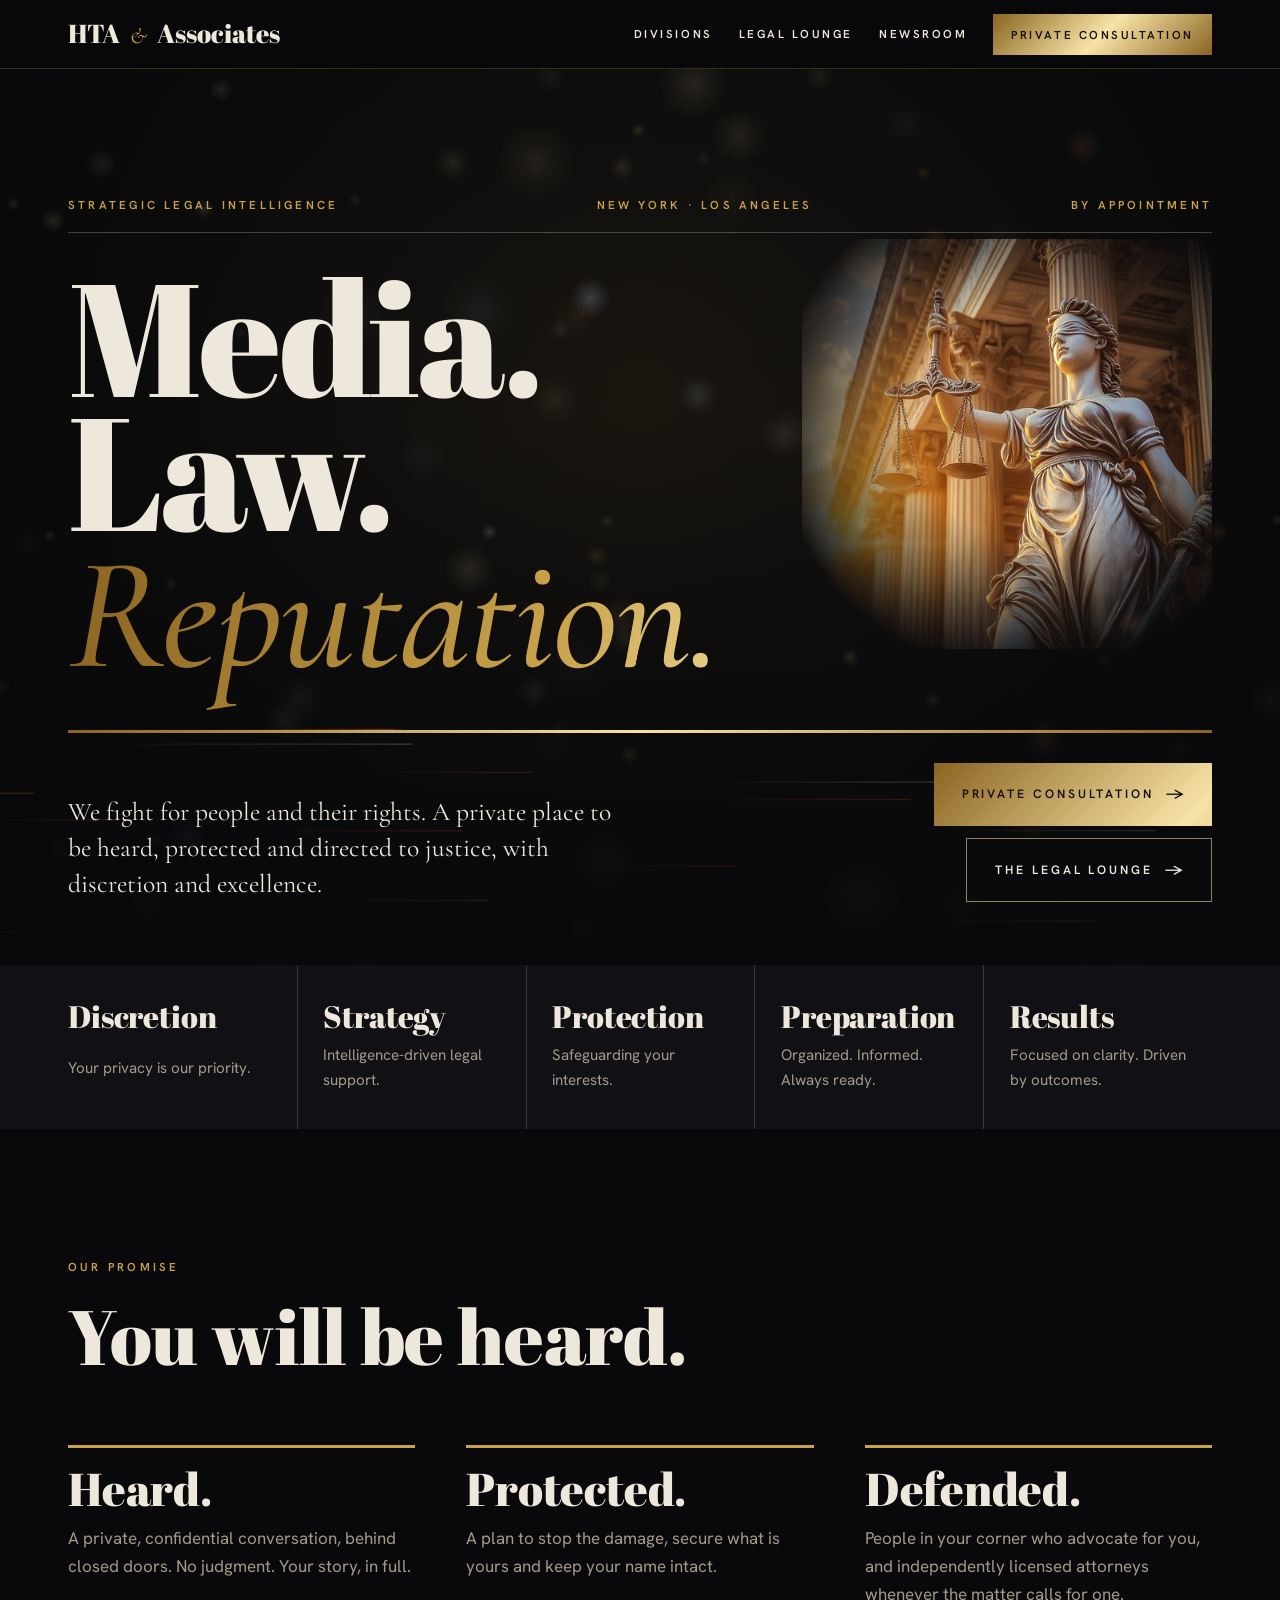
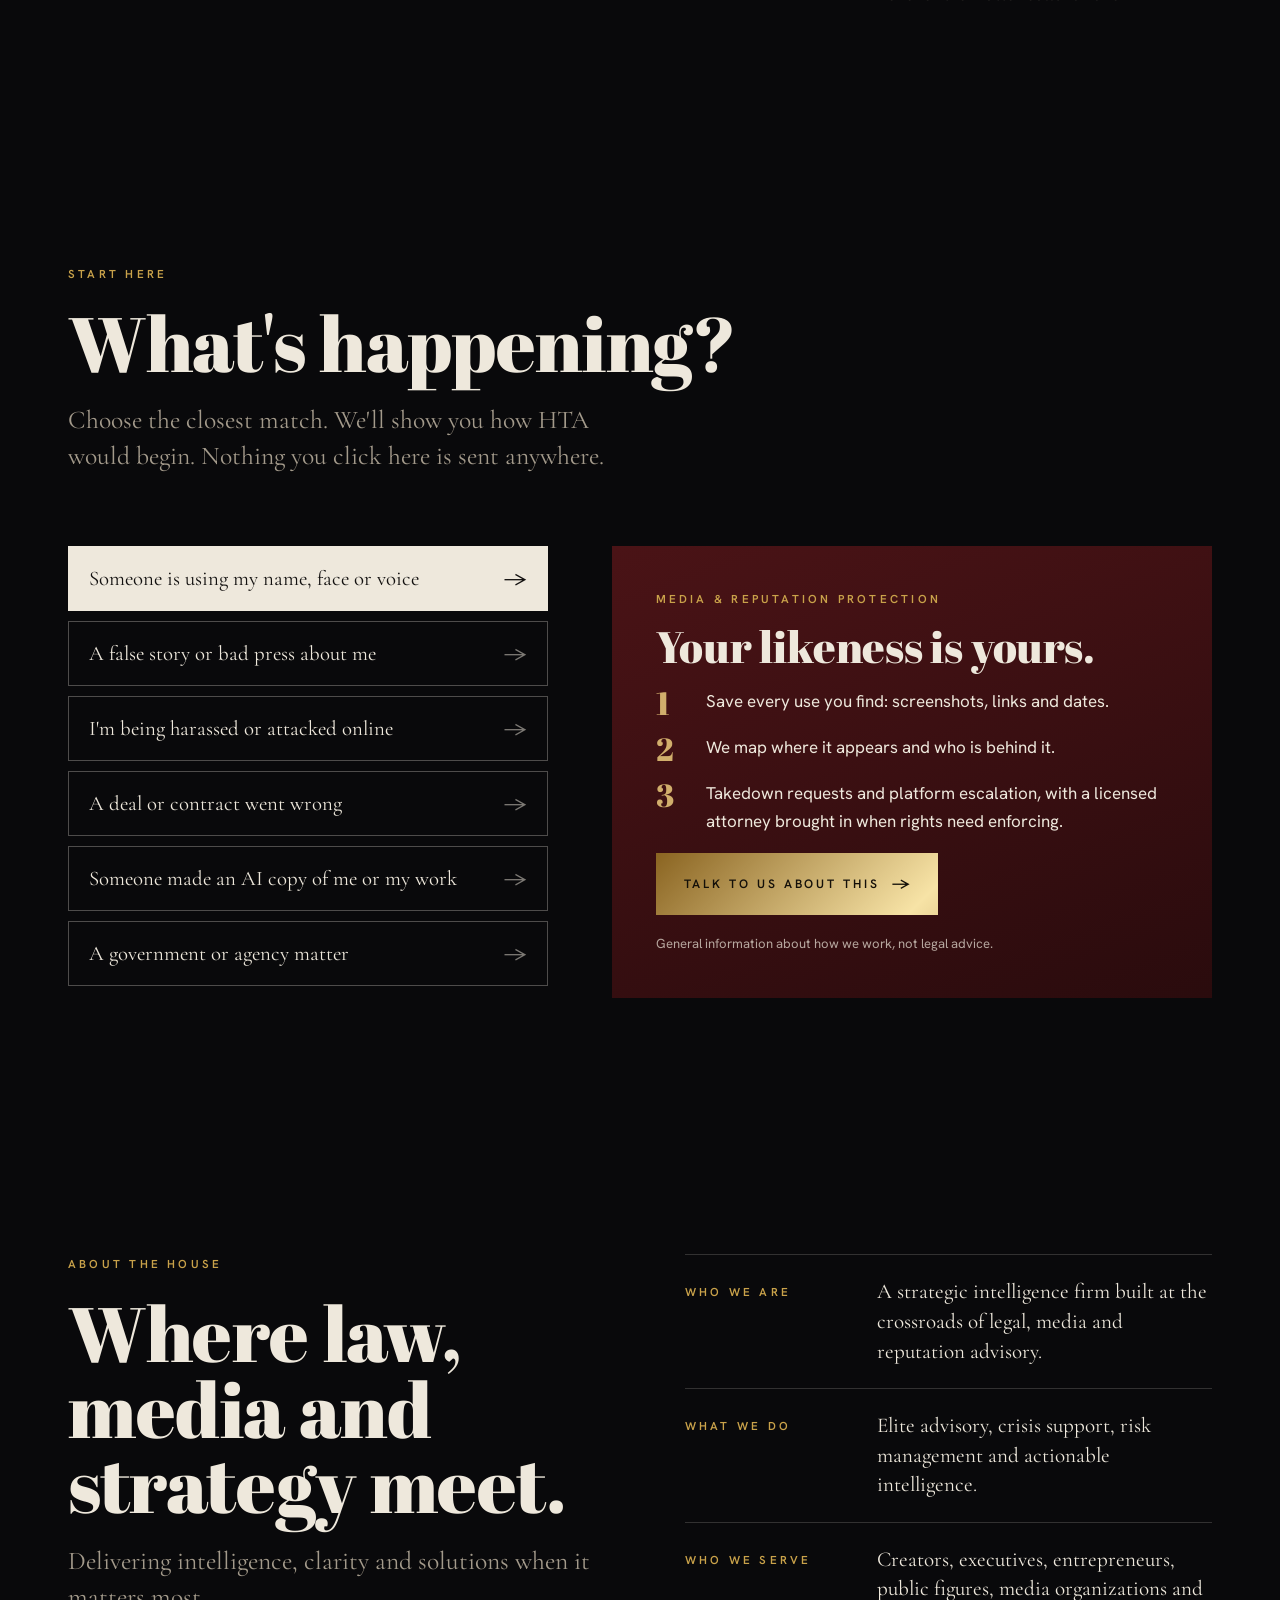
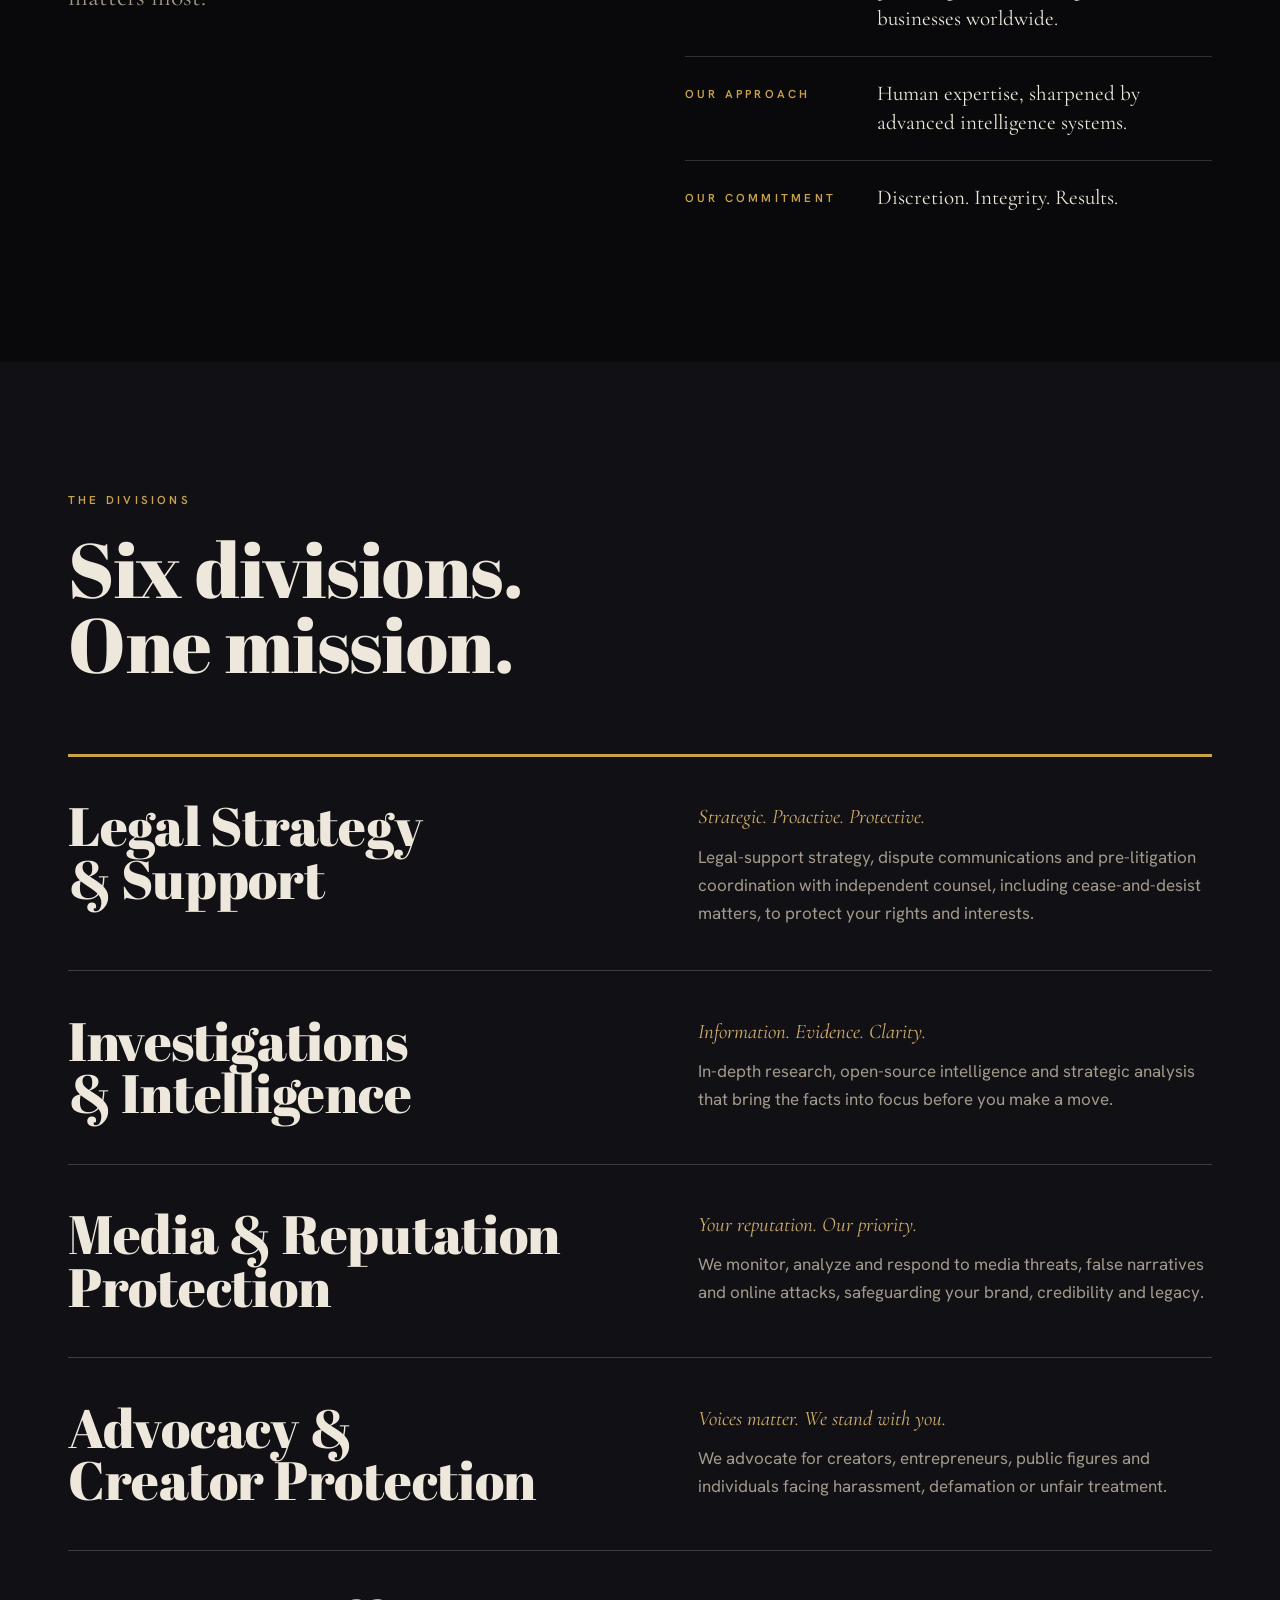
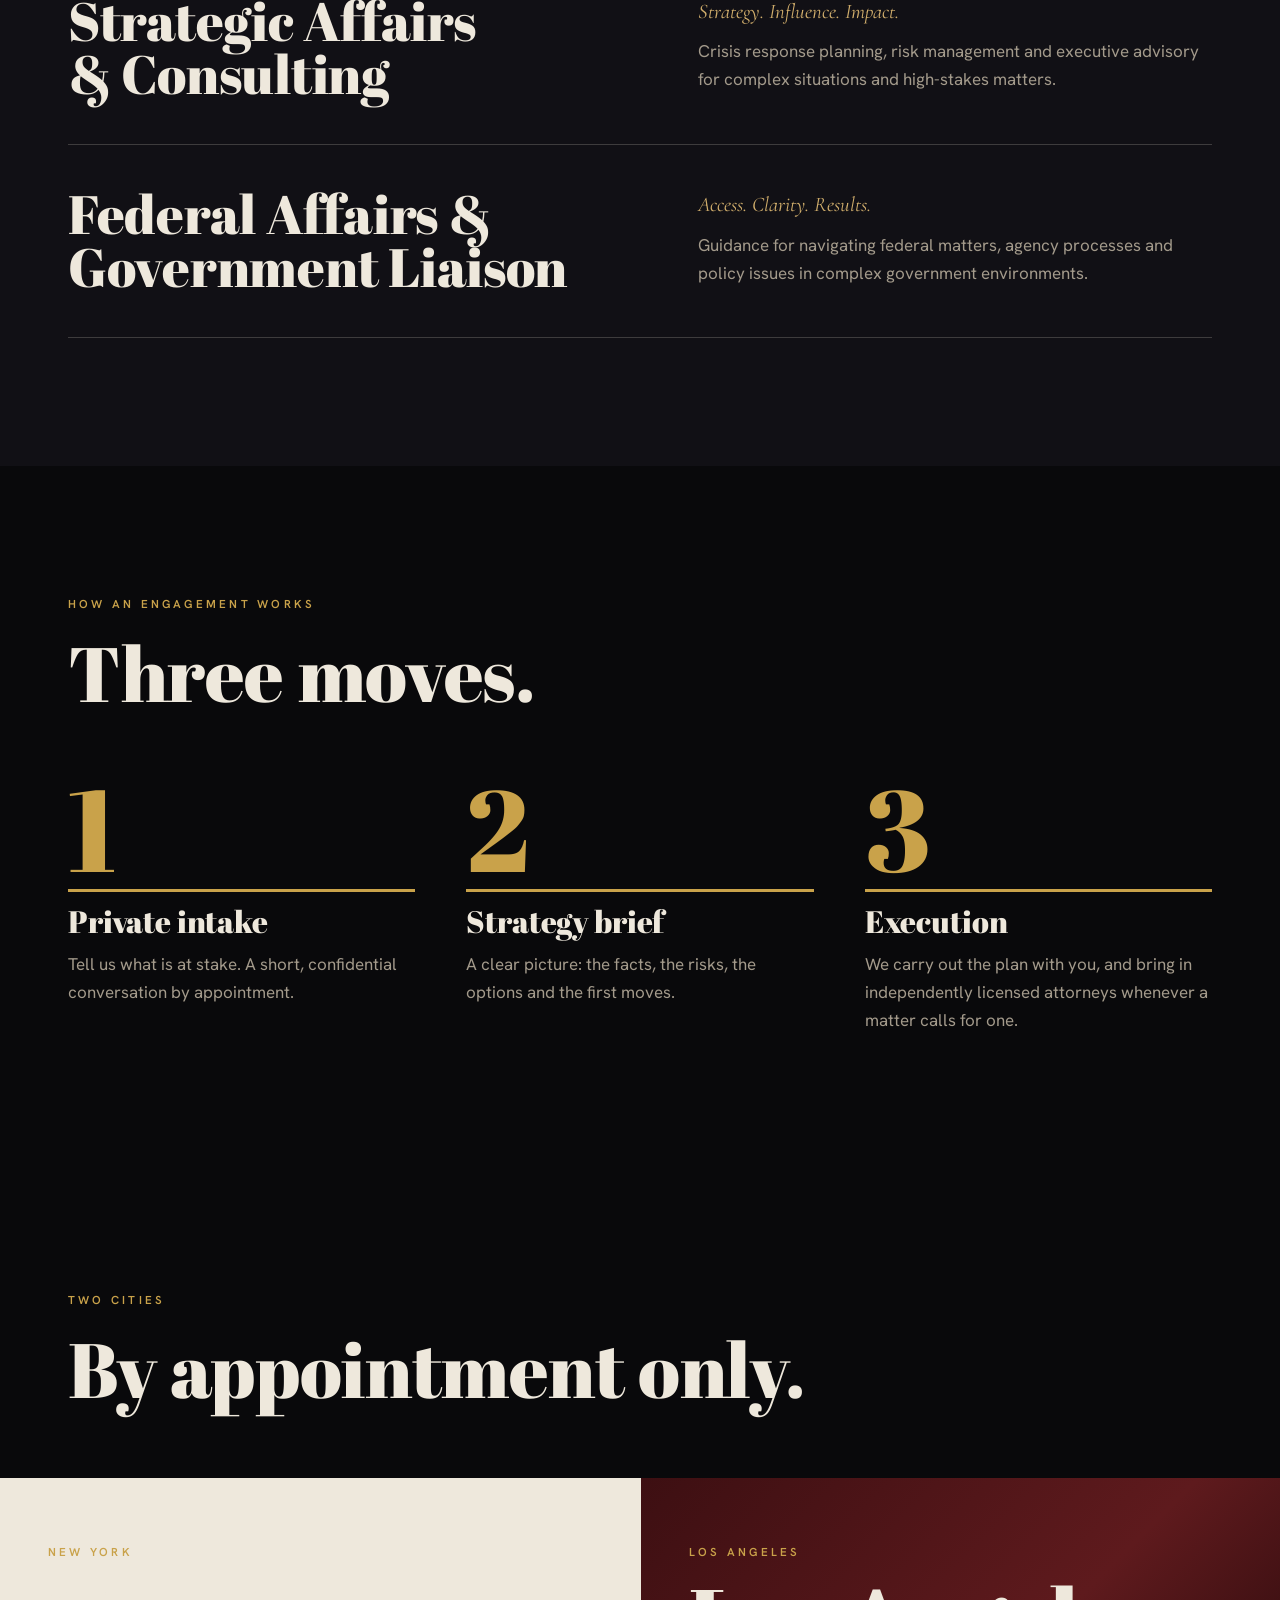
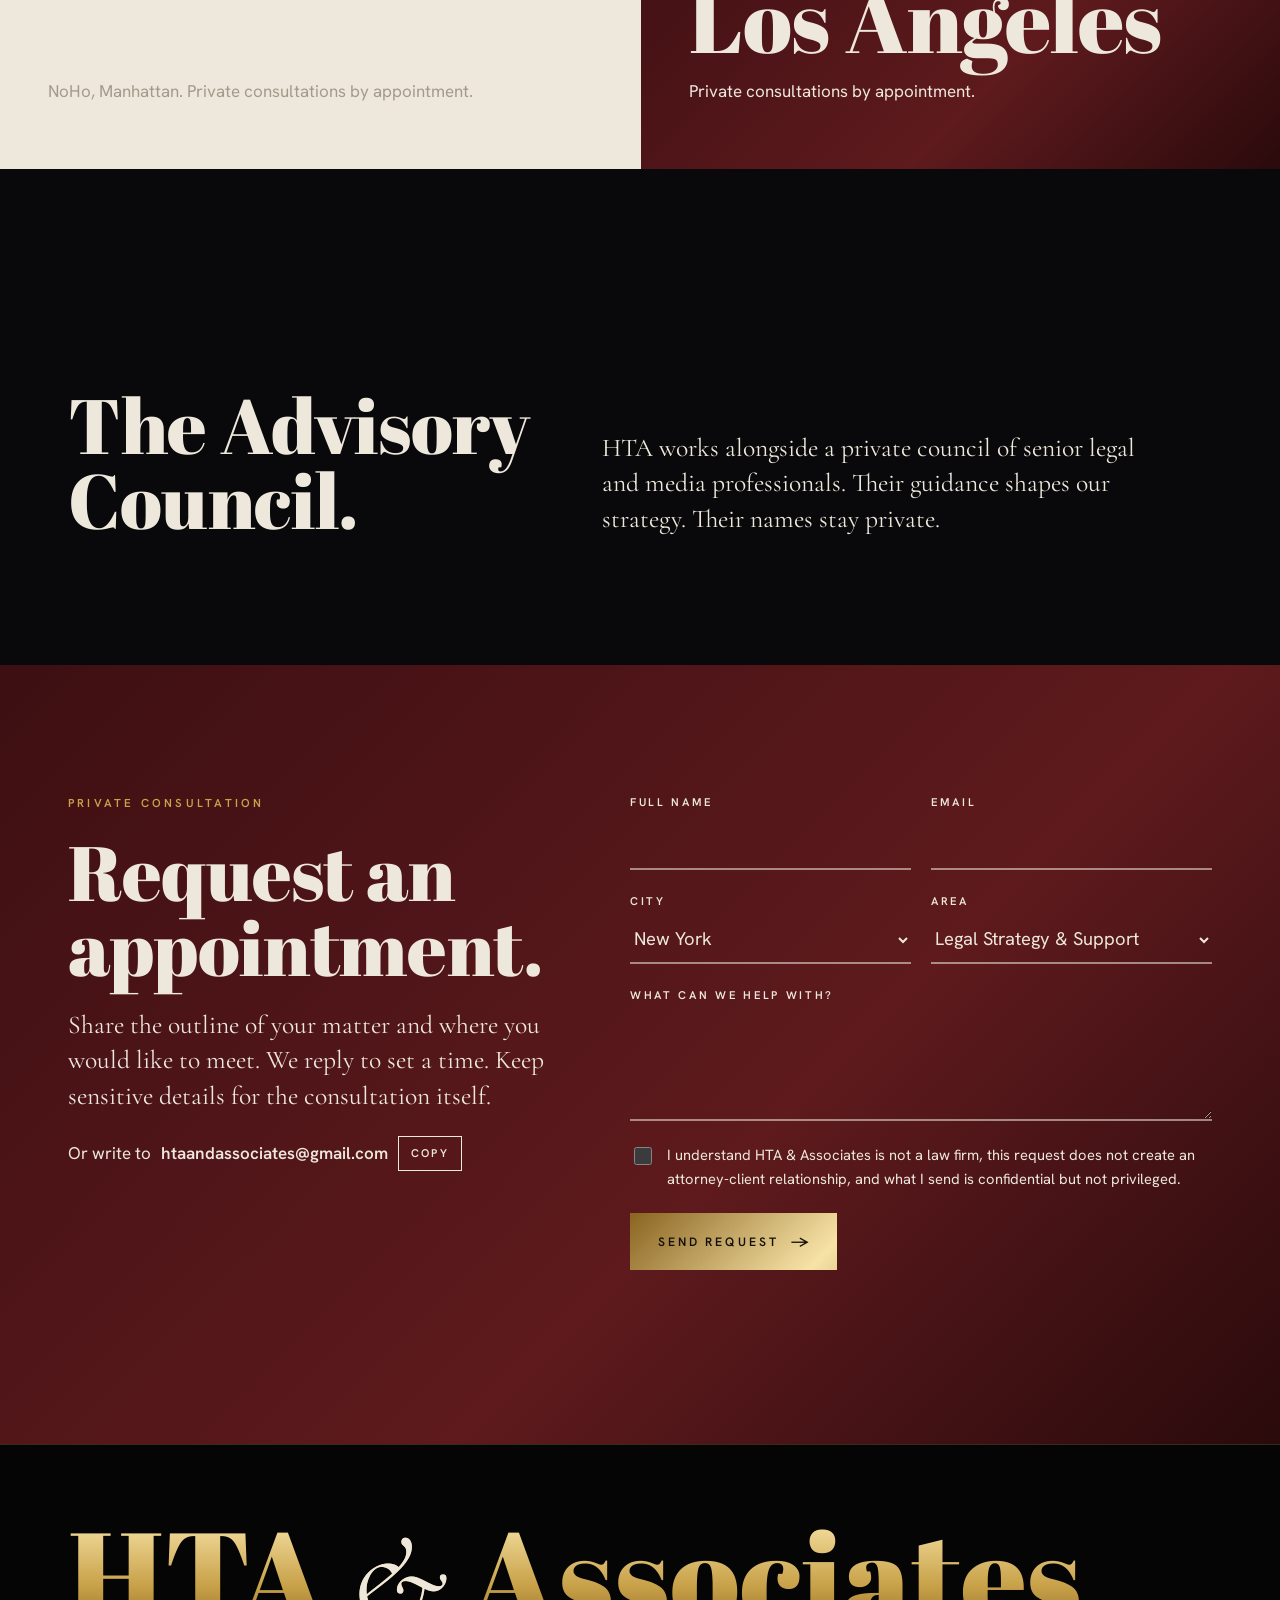
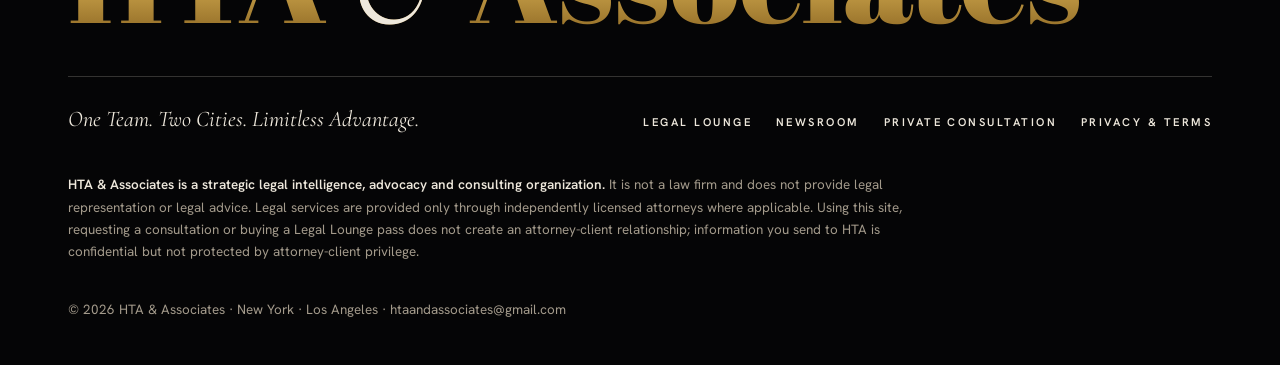
==== docs/index.html @ 05ae2b0d "Launch htaassociates.com: cinematic home, Legal Lounge, Press & Newsroom Co-Authored-By: Claude Opus" ====
<!doctype html>
<html lang="en">
<head>
<meta charset="utf-8">
<meta name="viewport" content="width=device-width,initial-scale=1,viewport-fit=cover">
<title>HTA &amp; Associates</title>
<meta name="description" content="Strategic legal intelligence for media, law and reputation. New York and Los Angeles. Private consultations by appointment.">
<link rel="canonical" href="https://htaassociates.com/">
<meta property="og:type" content="website"><meta property="og:site_name" content="HTA &amp; Associates">
<meta property="og:title" content="HTA &amp; Associates"><meta property="og:description" content="Strategic legal intelligence for media, law and reputation. New York and Los Angeles. Private consultations by appointment."><meta property="og:url" content="https://htaassociates.com/">
<meta name="robots" content="index,follow,max-image-preview:large">
<meta property="og:image" content="https://htaassociates.com/assets/lady-justice.jpg"><meta name="twitter:card" content="summary_large_image">
<meta name="theme-color" content="#131110">
<link rel="icon" href="assets/favicon.svg" type="image/svg+xml">
<link rel="preconnect" href="https://fonts.googleapis.com"><link rel="preconnect" href="https://fonts.gstatic.com" crossorigin><link rel="stylesheet" href="https://fonts.googleapis.com/css2?family=Abril+Fatface&family=Cormorant+Garamond:ital,wght@0,500;1,500&family=Hanken+Grotesk:wght@400;500;600&display=swap">
<link rel="stylesheet" href="assets/hta.css">
<script type="application/ld+json">{"@context": "https://schema.org", "@type": "Organization", "name": "HTA & Associates", "url": "https://htaassociates.com/", "email": "htaandassociates@gmail.com", "logo": "https://htaassociates.com/assets/favicon.svg", "areaServed": ["New York", "Los Angeles"], "description": "Strategic legal intelligence, advocacy and consulting for media, law and reputation. New York and Los Angeles."}</script>
<style>
.hero{padding-block:clamp(40px,6vw,80px) 0}
.hero-top{display:flex;flex-wrap:wrap;justify-content:space-between;gap:12px;padding-bottom:18px;border-bottom:1px solid var(--ink)}
.words{font-size:clamp(4.6rem,17.5vw,15.5rem);line-height:.84;letter-spacing:-.02em;padding-block:clamp(18px,3vw,36px) clamp(26px,4vw,48px)}
.words span{display:block}
.words .r{color:var(--oxblood)}
.words .r i{font-family:var(--serif);font-weight:500;font-style:italic;letter-spacing:-.01em}
.hero-base{display:grid;grid-template-columns:minmax(0,1.2fr) minmax(0,1fr);gap:clamp(28px,5vw,80px);align-items:end;padding-block:30px clamp(56px,8vw,96px)}
.hero-base .acts{display:flex;flex-wrap:wrap;gap:12px;justify-content:flex-end}
@media (max-width:860px){.hero-base{grid-template-columns:1fr}.hero-base .acts{justify-content:flex-start}}

.pillars{display:grid;grid-template-columns:repeat(5,minmax(0,1fr))}
.pillar{display:grid;gap:12px;padding:36px clamp(14px,2vw,28px);border-left:1px solid rgba(238,232,220,.18)}
.pillar:first-child{border-left:0;padding-left:0}
.pillar h3{font-size:clamp(1.6rem,2.4vw,2.2rem)}
.pillar p{color:var(--grey-d);font-size:.95rem}
@media (max-width:900px){.pillars{grid-template-columns:1fr 1fr}.pillar{border-left:0;padding-left:0;border-top:1px solid rgba(238,232,220,.18)}.pillar:last-child{grid-column:1/-1}}

.promise{display:grid;grid-template-columns:repeat(3,minmax(0,1fr));gap:clamp(24px,4vw,56px)}
.promise div{display:grid;gap:12px;align-content:start;padding-top:18px;border-top:8px solid var(--oxblood)}
.promise h3{font-size:clamp(2.2rem,3.6vw,3.2rem)}
@media (max-width:860px){.promise{grid-template-columns:1fr}}

.start{display:grid;grid-template-columns:minmax(0,1fr) minmax(0,1.25fr);gap:clamp(28px,5vw,80px);align-items:start}
.chips{display:grid;gap:10px}
.chip{display:flex;justify-content:space-between;align-items:center;gap:14px;width:100%;text-align:left;background:transparent;color:var(--ivory);border:1px solid rgba(238,232,220,.3);padding:18px 20px;font-family:var(--serif);font-size:1.3rem;cursor:pointer;transition:background .2s,border-color .2s}
.chip:after{content:"→";font-family:var(--body);opacity:.5}
.chip:hover{border-color:var(--ivory)}
.chip[aria-pressed="true"]{background:var(--ivory);color:var(--ink);border-color:var(--ivory)}
.chip[aria-pressed="true"]:after{opacity:1}
.answer{position:sticky;top:110px;background:var(--oxblood);padding:clamp(26px,3.4vw,44px);display:grid;gap:18px}
.answer h3{font-size:clamp(2rem,3.4vw,2.8rem)}
.answer ol{margin:0;padding:0;list-style:none;display:grid;gap:14px;counter-reset:m}
.answer li{display:grid;grid-template-columns:40px minmax(0,1fr);gap:10px;counter-increment:m}
.answer li:before{content:counter(m);font-family:var(--display);font-size:2rem;line-height:1;color:var(--brass-hi)}
.answer .btn{justify-self:start;background:var(--ivory);color:var(--ink);border-color:var(--ivory)}
.answer .btn:hover{background:var(--brass-hi);border-color:var(--brass-hi)}
.answer small{color:rgba(238,232,220,.7);font-size:.82rem}
@media (max-width:860px){.start{grid-template-columns:1fr}.answer{position:static}}
.about{display:grid;grid-template-columns:minmax(0,1fr) minmax(0,1fr);gap:clamp(36px,7vw,110px);align-items:start}
.about dl{margin:0;display:grid}
.about dl div{display:grid;grid-template-columns:170px minmax(0,1fr);gap:22px;padding-block:22px;border-top:1px solid var(--ink)}
.about dt{padding-top:5px}
.about dd{margin:0;font-family:var(--serif);font-size:1.32rem;line-height:1.4}
@media (max-width:860px){.about{grid-template-columns:1fr}.about dl div{grid-template-columns:1fr;gap:6px}}

.divs{display:grid;border-top:3px solid var(--gold-2)}
.div{display:grid;grid-template-columns:minmax(0,1.1fr) minmax(0,1fr);gap:clamp(20px,5vw,80px);padding-block:clamp(28px,3.4vw,44px);border-bottom:1px solid rgba(238,232,220,.2);transition:padding .3s}
.div h3{font-size:clamp(2rem,4.2vw,3.6rem)}
.div .tag{font-family:var(--serif);font-style:italic;font-size:1.3rem;color:var(--brass-hi);margin-bottom:8px}
.div p:last-child{color:var(--grey-d)}
.div:hover h3{color:var(--brass-hi)}
@media (max-width:860px){.div{grid-template-columns:1fr;gap:10px}}

.steps{display:grid;grid-template-columns:repeat(3,minmax(0,1fr));gap:clamp(24px,4vw,56px)}
.step{display:grid;gap:14px;align-content:start}
.step b{font-family:var(--display);font-weight:400;font-size:clamp(5rem,9vw,8rem);line-height:.8;color:var(--oxblood)}
.step h3{padding-top:14px;border-top:8px solid var(--ink)}
@media (max-width:860px){.steps{grid-template-columns:1fr}}

.cities{display:grid;grid-template-columns:repeat(2,minmax(0,1fr));gap:2px;background:var(--ivory)}
.city{padding:clamp(36px,5vw,64px) clamp(20px,4vw,48px);display:grid;gap:14px;align-content:start}
.city h3{font-size:clamp(3rem,7vw,6rem)}
.council{display:grid;grid-template-columns:minmax(0,1fr) minmax(0,1.3fr);gap:clamp(24px,5vw,80px);align-items:end;margin-top:clamp(48px,7vw,90px)}
@media (max-width:860px){.cities,.council{grid-template-columns:1fr}}

.consult{display:grid;grid-template-columns:minmax(0,1fr) minmax(0,1.2fr);gap:clamp(36px,6vw,90px)}
.consult-copy{display:grid;gap:22px;align-content:start}
.addr{display:flex;flex-wrap:wrap;gap:10px;align-items:center}
.addr code{font-family:var(--body);font-weight:600;user-select:all}
.addr button{background:none;border:1px solid currentColor;color:inherit;font:inherit;font-size:.7rem;font-weight:600;letter-spacing:.2em;text-transform:uppercase;padding:7px 12px;cursor:pointer}
form{display:grid;grid-template-columns:1fr 1fr;gap:22px 20px}
.f{display:grid;gap:6px;min-width:0}
.f--wide,.check,.form-note,form .btn{grid-column:1/-1}
label{font-size:.7rem;font-weight:600;letter-spacing:.24em;text-transform:uppercase}
input,select,textarea{width:100%;background:transparent;border:0;border-bottom:2px solid rgba(238,232,220,.55);color:var(--ivory);font:inherit;font-size:1.15rem;padding:10px 0;border-radius:0}
select option{color:#131110}
input:focus,select:focus,textarea:focus{border-bottom-color:var(--brass-hi);outline:none}
textarea{min-height:110px;resize:vertical}
.check{display:flex;gap:12px;align-items:flex-start;font-size:.92rem}
.check input{width:18px;height:18px;margin-top:4px;flex:none;accent-color:var(--brass)}
.check label{text-transform:none;letter-spacing:0;font-weight:400;font-size:.92rem}
form .btn{justify-self:start;background:var(--ivory);color:var(--ink);border-color:var(--ivory)}
form .btn:hover{background:var(--brass-hi);border-color:var(--brass-hi)}
.form-note{min-height:1.4em;color:var(--brass-hi)}
@media (max-width:860px){.consult,form{grid-template-columns:1fr}}
</style>
</head>
<body class="ink">
<header class="bar"><div class="wrap">
<a class="mark" href="index.html">HTA <i>&amp;</i> Associates</a>
<nav class="nav" aria-label="Main"><a href="index.html#divisions">Divisions</a><a href="lounge.html">Legal Lounge</a><a href="newsroom.html">Newsroom</a><a class="nav-cta" href="index.html#consult">Private Consultation</a></nav>
</div></header>

<section class="cine">
  <canvas id="lights" aria-hidden="true"></canvas>

  <div class="wrap">
  <div class="hero-top label"><span>Strategic legal intelligence</span><span>New York · Los Angeles</span><span>By appointment</span></div>
  <figure class="lj"><img src="assets/lady-justice.jpg" width="512" height="512" alt="Lady Justice, blindfolded, holding the scales of justice"></figure>
  <h1 class="words"><span>Media.</span><span>Law.</span><span class="r"><i>Reputation.</i></span></h1>
  <hr class="heavy-rule">
  <div class="hero-base">
    <p class="lede">We fight for people and their rights. A private place to be heard, protected and directed to justice, with discretion and excellence.</p>
    <div class="acts"><a class="btn" href="#consult">Private Consultation</a><a class="btn btn--line" href="lounge.html">The Legal Lounge</a></div>
  </div>
  </div>
</section>
<script>
(function(){
 var c=document.getElementById('lights'),x=c.getContext('2d'),W,H,mx=-999,my=-999,P=[],S=[],still=matchMedia('(prefers-reduced-motion: reduce)').matches;
 function size(){var r=devicePixelRatio||1;W=c.offsetWidth;H=c.offsetHeight;c.width=W*r;c.height=H*r;x.setTransform(r,0,0,r,0,0)}
 function seed(){
  P=[];for(var i=0;i<90;i++){var left=Math.random()<.5,u=Math.random();
   P.push({x:left?u*W*.55:W*.45+u*W*.55,y:Math.random()*H,r:6+Math.random()*Math.random()*46,a:.05+Math.random()*.22,
   h:left?(Math.random()<.6?'200,215,255':'247,227,166'):(Math.random()<.65?'255,176,92':'247,227,166'),v:.04+Math.random()*.18,t:Math.random()*6.28})}
  S=[];for(var j=0;j<14;j++)S.push({y:H*(.72+Math.random()*.26),x:Math.random()*W,l:80+Math.random()*260,v:(Math.random()<.5?-1:1)*(.6+Math.random()*1.8),c:Math.random()<.5?'255,90,60':'255,236,200'});
 }
 function draw(){
  x.clearRect(0,0,W,H);
  var g=x.createRadialGradient(W*.5,H*.35,0,W*.5,H*.35,W*.7);g.addColorStop(0,'rgba(201,162,74,.10)');g.addColorStop(1,'rgba(9,9,11,0)');x.fillStyle=g;x.fillRect(0,0,W,H);
  x.globalCompositeOperation='lighter';
  P.forEach(function(p){p.y-=p.v;p.t+=.01;if(p.y<-60){p.y=H+60}
   var a=p.a*(.75+.25*Math.sin(p.t)),b=x.createRadialGradient(p.x,p.y,0,p.x,p.y,p.r);
   b.addColorStop(0,'rgba('+p.h+','+a+')');b.addColorStop(.6,'rgba('+p.h+','+a*.35+')');b.addColorStop(1,'rgba('+p.h+',0)');
   x.fillStyle=b;x.beginPath();x.arc(p.x,p.y,p.r,0,6.283);x.fill()});
  S.forEach(function(s){s.x+=s.v;if(s.x>W+s.l)s.x=-s.l;if(s.x<-s.l)s.x=W+s.l;
   var k=x.createLinearGradient(s.x-s.l,0,s.x,0);k.addColorStop(0,'rgba('+s.c+',0)');k.addColorStop(1,'rgba('+s.c+',.55)');
   x.strokeStyle=k;x.lineWidth=1.4;x.beginPath();x.moveTo(s.x-s.l,s.y);x.lineTo(s.x,s.y);x.stroke()});
  if(mx>-999){var m=x.createRadialGradient(mx,my,0,mx,my,260);m.addColorStop(0,'rgba(247,227,166,.16)');m.addColorStop(1,'rgba(247,227,166,0)');x.fillStyle=m;x.fillRect(mx-260,my-260,520,520)}
  x.globalCompositeOperation='source-over';
  if(!still)requestAnimationFrame(draw);
 }
 c.parentNode.addEventListener('pointermove',function(e){var r=c.getBoundingClientRect();mx=e.clientX-r.left;my=e.clientY-r.top});c.parentNode.addEventListener('pointerleave',function(){mx=my=-999});
 size();seed();draw();addEventListener('resize',function(){size();seed();if(still)draw()});
})();
</script>

<section class="band"><div class="wrap"><div class="pillars"><div class="pillar"><h3>Discretion</h3><p>Your privacy is our priority.</p></div><div class="pillar"><h3>Strategy</h3><p>Intelligence-driven legal support.</p></div><div class="pillar"><h3>Protection</h3><p>Safeguarding your interests.</p></div><div class="pillar"><h3>Preparation</h3><p>Organized. Informed. Always ready.</p></div><div class="pillar"><h3>Results</h3><p>Focused on clarity. Driven by outcomes.</p></div></div></div></section>

<section class="section heard"><div class="wrap">
  <div class="head"><p class="label">Our promise</p><h2>You will be heard.</h2></div>
  <div class="promise">
    <div><h3>Heard.</h3><p class="muted">A private, confidential conversation, behind closed doors. No judgment. Your story, in full.</p></div>
    <div><h3>Protected.</h3><p class="muted">A plan to stop the damage, secure what is yours and keep your name intact.</p></div>
    <div><h3>Defended.</h3><p class="muted">People in your corner who advocate for you, and independently licensed attorneys whenever the matter calls for one.</p></div>
  </div>
</div></section>

<section class="ink section" id="start"><div class="wrap">
  <div class="head"><p class="label">Start here</p><h2>What's happening?</h2><p class="lede muted">Choose the closest match. We'll show you how HTA would begin. Nothing you click here is sent anywhere.</p></div>
  <div class="start">
    <div class="chips" role="group" aria-label="Situations" id="chips"></div>
    <div class="answer" aria-live="polite">
      <p class="label" id="a-div"></p>
      <h3 id="a-title"></h3>
      <ol id="a-steps"></ol>
      <a class="btn" href="#consult" id="a-go">Talk to us about this</a>
      <small>General information about how we work, not legal advice.</small>
    </div>
  </div>
</div></section>

<section class="section" id="about"><div class="wrap about">
  <div class="head" style="margin:0"><p class="label">About the house</p><h2>Where law, media and strategy meet.</h2><p class="lede muted">Delivering intelligence, clarity and solutions when it matters most.</p></div>
  <dl>
    <div><dt class="label">Who we are</dt><dd>A strategic intelligence firm built at the crossroads of legal, media and reputation advisory.</dd></div>
    <div><dt class="label">What we do</dt><dd>Elite advisory, crisis support, risk management and actionable intelligence.</dd></div>
    <div><dt class="label">Who we serve</dt><dd>Creators, executives, entrepreneurs, public figures, media organizations and businesses worldwide.</dd></div>
    <div><dt class="label">Our approach</dt><dd>Human expertise, sharpened by advanced intelligence systems.</dd></div>
    <div><dt class="label">Our commitment</dt><dd>Discretion. Integrity. Results.</dd></div>
  </dl>
</div></section>

<section class="band section" id="divisions"><div class="wrap">
  <div class="head"><p class="label">The divisions</p><h2>Six divisions.<br>One mission.</h2></div>
  <div class="divs"><article class="div"><h3>Legal Strategy &amp; Support</h3><div><p class="tag">Strategic. Proactive. Protective.</p><p>Legal-support strategy, dispute communications and pre-litigation coordination with independent counsel, including cease-and-desist matters, to protect your rights and interests.</p></div></article><article class="div"><h3>Investigations &amp; Intelligence</h3><div><p class="tag">Information. Evidence. Clarity.</p><p>In-depth research, open-source intelligence and strategic analysis that bring the facts into focus before you make a move.</p></div></article><article class="div"><h3>Media &amp; Reputation Protection</h3><div><p class="tag">Your reputation. Our priority.</p><p>We monitor, analyze and respond to media threats, false narratives and online attacks, safeguarding your brand, credibility and legacy.</p></div></article><article class="div"><h3>Advocacy &amp; Creator Protection</h3><div><p class="tag">Voices matter. We stand with you.</p><p>We advocate for creators, entrepreneurs, public figures and individuals facing harassment, defamation or unfair treatment.</p></div></article><article class="div"><h3>Strategic Affairs &amp; Consulting</h3><div><p class="tag">Strategy. Influence. Impact.</p><p>Crisis response planning, risk management and executive advisory for complex situations and high-stakes matters.</p></div></article><article class="div"><h3>Federal Affairs &amp; Government Liaison</h3><div><p class="tag">Access. Clarity. Results.</p><p>Guidance for navigating federal matters, agency processes and policy issues in complex government environments.</p></div></article></div>
</div></section>

<section class="section" id="process"><div class="wrap">
  <div class="head"><p class="label">How an engagement works</p><h2>Three moves.</h2></div>
  <div class="steps">
    <div class="step"><b>1</b><h3>Private intake</h3><p class="muted">Tell us what is at stake. A short, confidential conversation by appointment.</p></div>
    <div class="step"><b>2</b><h3>Strategy brief</h3><p class="muted">A clear picture: the facts, the risks, the options and the first moves.</p></div>
    <div class="step"><b>3</b><h3>Execution</h3><p class="muted">We carry out the plan with you, and bring in independently licensed attorneys whenever a matter calls for one.</p></div>
  </div>
</div></section>

<section class="ink section" id="council" style="padding-bottom:0"><div class="wrap">
  <div class="head"><p class="label">Two cities</p><h2>By appointment only.</h2></div>
</div>
  <div class="cities">
    <div class="city ink"><p class="label">New York</p><h3>The Bowery</h3><p class="muted">NoHo, Manhattan. Private consultations by appointment.</p></div>
    <div class="city ox"><p class="label">Los Angeles</p><h3>Los Angeles</h3><p>Private consultations by appointment.</p></div>
  </div>
</section>

<section class="section"><div class="wrap council">
  <h2>The Advisory Council.</h2>
  <p class="lede">HTA works alongside a private council of senior legal and media professionals. Their guidance shapes our strategy. Their names stay private.</p>
</div></section>

<section class="ox section" id="consult"><div class="wrap consult">
  <div class="consult-copy">
    <p class="label">Private consultation</p>
    <h2>Request an appointment.</h2>
    <p class="lede">Share the outline of your matter and where you would like to meet. We reply to set a time. Keep sensitive details for the consultation itself.</p>
    <p class="addr">Or write to <code id="addr">htaandassociates@gmail.com</code> <button type="button" id="copy">Copy</button></p>
  </div>
  <form id="intake" novalidate>
    <div class="f"><label for="nm">Full name</label><input id="nm" name="name" autocomplete="name" required></div>
    <div class="f"><label for="em">Email</label><input id="em" name="email" type="email" autocomplete="email" required></div>
    <div class="f"><label for="ct">City</label><select id="ct" name="city"><option>New York</option><option>Los Angeles</option><option>Either</option></select></div>
    <div class="f"><label for="ar">Area</label><select id="ar" name="area"><option>Legal Strategy & Support</option><option>Investigations & Intelligence</option><option>Media & Reputation Protection</option><option>Advocacy & Creator Protection</option><option>Strategic Affairs & Consulting</option><option>Federal Affairs & Government Liaison</option><option>Legal Lounge membership</option><option>Press inquiry</option><option>Something else</option></select></div>
    <div class="f f--wide"><label for="ms">What can we help with?</label><textarea id="ms" name="message" required></textarea></div>
    <div class="check"><input type="checkbox" id="ok" required><label for="ok">I understand HTA &amp; Associates is not a law firm, this request does not create an attorney-client relationship, and what I send is confidential but not privileged.</label></div>
    <button class="btn" type="submit">Send request</button>
    <p class="form-note" id="note" role="status"></p>
  </form>
</div></section>
<script>
(function(){

  var S=[
   ["Someone is using my name, face or voice","Media & Reputation Protection","Your likeness is yours.",["Save every use you find: screenshots, links and dates.","We map where it appears and who is behind it.","Takedown requests and platform escalation, with a licensed attorney brought in when rights need enforcing."]],
   ["A false story or bad press about me","Media & Reputation Protection","Slow down. Then answer well.",["Hold your reply. A rushed response often spreads a story further.","We assess the story, its reach and who is repeating it.","Correction requests and a response strategy, with counsel for any defamation question."]],
   ["I'm being harassed or attacked online","Advocacy & Creator Protection","You don't have to absorb it.",["Preserve the evidence before anything is deleted.","We report and escalate through each platform's own channels.","A safety and reputation plan, with attorneys or law enforcement where the line has been crossed."]],
   ["A deal or contract went wrong","Legal Strategy & Support","Get the full picture first.",["Gather the contract, the emails and the payment trail.","We lay out the facts, the leverage and the options.","Dispute communications and pre-litigation coordination with independent counsel."]],
   ["Someone made an AI copy of me or my work","Investigations & Intelligence","The new frontier, handled.",["Record where the copy lives and how it is being used.","We trace the source and the platforms involved.","Platform policy claims and rights strategy, with counsel on next steps."]],
   ["A government or agency matter","Federal Affairs & Government Liaison","Navigate it with a map.",["Collect every notice, letter and deadline.","We explain the process and who decides what.","A plan for the road ahead, with licensed professionals where required."]]
  ];
  var C=document.getElementById('chips');
  function show(i){
    var x=S[i];document.getElementById('a-div').textContent=x[1];document.getElementById('a-title').textContent=x[2];
    document.getElementById('a-steps').innerHTML=x[3].map(function(t){return '<li><span>'+t+'</span></li>'}).join('');
    [].forEach.call(C.children,function(b,j){b.setAttribute('aria-pressed',j===i?'true':'false')});
    document.getElementById('a-go').onclick=function(){var a=document.getElementById('ar');[].forEach.call(a.options,function(o){if(o.text===x[1])a.value=o.value})};
  }
  S.forEach(function(x,i){var b=document.createElement('button');b.type='button';b.className='chip';b.textContent=x[0];b.onclick=function(){show(i)};C.appendChild(b)});
  show(0);
  var EMAIL="htaandassociates@gmail.com",f=document.getElementById('intake'),n=document.getElementById('note');
  f.addEventListener('submit',function(e){
    e.preventDefault();
    var v=function(id){return document.getElementById(id).value.trim()};
    if(!v('nm')||!v('em')||!v('ms')){n.textContent='Please add your name, email and a few lines about your matter.';return}
    if(!document.getElementById('ok').checked){n.textContent='Please tick the box to confirm you have read the note above.';return}
    var body='Name: '+v('nm')+'\nEmail: '+v('em')+'\nCity: '+v('ct')+'\nArea: '+v('ar')+'\n\n'+v('ms');
    location.href='mailto:'+EMAIL+'?subject='+encodeURIComponent('Private consultation request: '+v('ar'))+'&body='+encodeURIComponent(body);
    n.textContent='Your email app should open with the request ready to send. If it does not, write to '+EMAIL+'.';
  });
  document.getElementById('copy').addEventListener('click',function(){
    var b=this;try{navigator.clipboard.writeText(EMAIL).then(function(){b.textContent='Copied'},sel)}catch(x){sel()}
    function sel(){var r=document.createRange();r.selectNodeContents(document.getElementById('addr'));var s=getSelection();s.removeAllRanges();s.addRange(r)}
  });
})();
</script>
<footer class="foot"><div class="wrap">
<p class="foot-name">HTA <i>&amp;</i> Associates</p>
<div class="foot-row">
  <p class="foot-tag">One Team. Two Cities. Limitless Advantage.</p>
  <nav class="foot-links" aria-label="Footer"><a href="lounge.html">Legal Lounge</a><a href="newsroom.html">Newsroom</a><a href="index.html#consult">Private Consultation</a><a href="legal.html">Privacy &amp; Terms</a></nav>
</div>
<p class="disclaimer"><strong>HTA &amp; Associates is a strategic legal intelligence, advocacy and consulting organization.</strong>
It is not a law firm and does not provide legal representation or legal advice. Legal services are provided only through independently licensed attorneys where applicable.
Using this site, requesting a consultation or buying a Legal Lounge pass does not create an attorney-client relationship; information you send to HTA is confidential but not protected by attorney-client privilege.</p>
<p class="disclaimer">© 2026 HTA &amp; Associates · New York · Los Angeles · htaandassociates@gmail.com</p>
</div></footer>
</body>
</html>
---- docs/assets/hta.css ----
/* HTA & Associates — house style v2: "private bank meets fashion house".
   Layout: heavy Didone type set huge on ivory, alternating with full-bleed ink
   bands; thick engraved rules instead of boxes; oxblood and brass used sparingly. */
:root{
  --ivory:#eee8dc;      /* paper */
  --ivory-2:#e4dccc;    /* paper, shaded */
  --ink:#131110;        /* heavy black */
  --ink-2:#1d1a17;      /* raised black */
  --oxblood:#5e1a1d;    /* house color */
  --brass:#a7813f;      /* metal accent */
  --brass-hi:#d1ae6c;
  --grey:#6d655a;       /* secondary text on ivory */
  --grey-d:#a39a8b;     /* secondary text on ink */
  --display:"Abril Fatface","Bodoni 72","Didot",Georgia,serif;
  --serif:"Cormorant Garamond","Garamond",Georgia,serif;
  --body:"Hanken Grotesk","Helvetica Neue",Arial,sans-serif;
  --wrap:1240px;
  color-scheme:light;
}
*{box-sizing:border-box}
html{scroll-behavior:smooth}
body{margin:0;background:var(--ivory);color:var(--ink);font-family:var(--body);font-size:17px;line-height:1.65;-webkit-font-smoothing:antialiased}
a{color:inherit}
:focus-visible{outline:2px solid var(--oxblood);outline-offset:3px}
img{max-width:100%}
.wrap{max-width:var(--wrap);margin:0 auto;padding-inline:clamp(16px,4vw,48px)}
h1,h2,h3{font-family:var(--display);font-weight:400;line-height:.98;text-wrap:balance;margin:0;letter-spacing:-.005em}
h2{font-size:clamp(2.6rem,6vw,5rem)}
h3{font-size:clamp(1.5rem,2.4vw,2rem)}
p{margin:0}
.label{font-size:.72rem;font-weight:600;letter-spacing:.28em;text-transform:uppercase}
.lede{font-family:var(--serif);font-size:clamp(1.3rem,2vw,1.6rem);line-height:1.4;max-width:46ch}
.muted{color:var(--grey)}
.heavy-rule{height:8px;border:0;margin:0;background:var(--ink);box-shadow:0 12px 0 -10px var(--ink)} /* thick + thin, engraved */

/* ink band */
.ink{background:var(--ink);color:var(--ivory)}
.ink .muted{color:var(--grey-d)}
.ink .heavy-rule{background:var(--ivory);box-shadow:0 12px 0 -10px var(--ivory)}
.ox{background:var(--oxblood);color:var(--ivory)}

/* ---------- top bar ---------- */
.bar{position:sticky;top:env(safe-area-inset-top,0px);z-index:20;background:var(--ivory);border-bottom:3px double var(--ink)}
.bar .wrap{display:flex;align-items:center;justify-content:space-between;gap:20px;min-height:68px}
.mark{display:flex;align-items:baseline;gap:10px;text-decoration:none;font-family:var(--display);font-size:1.6rem;line-height:1}
.mark i{font-family:var(--serif);font-style:italic;color:var(--oxblood);font-size:1.4rem}
.mark small{font-family:var(--body);font-size:.66rem;font-weight:600;letter-spacing:.3em;text-transform:uppercase}
.nav{display:flex;flex-wrap:wrap;align-items:center;gap:6px 26px;font-size:.72rem;font-weight:600;letter-spacing:.22em;text-transform:uppercase}
.nav a{text-decoration:none;padding-block:6px;border-bottom:1px solid transparent}
.nav a:hover,.nav a[aria-current]{border-bottom-color:var(--ink)}
.nav .nav-cta{background:var(--ink);color:var(--ivory);padding:11px 18px;border:0}
.nav .nav-cta:hover{background:var(--oxblood)}
@media (max-width:820px){.bar .wrap{flex-direction:column;align-items:flex-start;padding-block:12px;gap:8px}.nav{gap:4px 16px}}

/* ---------- buttons ---------- */
.btn{display:inline-flex;align-items:center;justify-content:center;gap:12px;padding:18px 28px;font-family:var(--body);font-size:.76rem;font-weight:600;letter-spacing:.24em;text-transform:uppercase;text-decoration:none;border:2px solid var(--ink);background:var(--ink);color:var(--ivory);cursor:pointer;transition:background .2s,color .2s,border-color .2s}
.btn:hover{background:var(--oxblood);border-color:var(--oxblood)}
.btn--line{background:transparent;color:var(--ink)}
.btn--line:hover{background:var(--ink);color:var(--ivory);border-color:var(--ink)}
.ink .btn{background:var(--ivory);color:var(--ink);border-color:var(--ivory)}
.ink .btn:hover{background:var(--brass-hi);border-color:var(--brass-hi)}
.ink .btn--line{background:transparent;color:var(--ivory)}
.btn:after{content:"→";font-size:1rem;letter-spacing:0}

/* ---------- sections ---------- */
.section{padding-block:clamp(72px,10vw,140px)}
.head{display:grid;gap:22px;margin-bottom:clamp(40px,6vw,72px)}

/* inner page hero */
.page-hero{padding-block:clamp(56px,9vw,120px) clamp(40px,6vw,72px)}
.page-hero .wrap{display:grid;gap:26px}
.page-hero h1{font-size:clamp(4rem,13vw,11rem);line-height:.86}
.page-hero h1 i{font-family:var(--serif);font-weight:500;color:var(--oxblood)}

/* ---------- footer ---------- */
.foot{background:var(--ink);color:var(--ivory);padding-block:72px 44px;font-size:.88rem}
.foot .wrap{display:grid;gap:36px}
.foot-name{font-family:var(--display);font-size:clamp(3rem,10vw,8.5rem);line-height:.9}
.foot-name i{font-family:var(--serif);color:var(--brass-hi)}
.foot-row{display:flex;flex-wrap:wrap;justify-content:space-between;gap:20px;align-items:baseline;border-top:1px solid rgba(238,232,220,.2);padding-top:24px}
.foot-tag{font-family:var(--serif);font-style:italic;font-size:1.4rem}
.foot-links{display:flex;flex-wrap:wrap;gap:8px 24px;font-size:.7rem;font-weight:600;letter-spacing:.22em;text-transform:uppercase}
.foot-links a{text-decoration:none}
.foot-links a:hover{color:var(--brass-hi)}
.disclaimer{color:var(--grey-d);font-size:.84rem;line-height:1.65;max-width:110ch}
.disclaimer strong{color:var(--ivory);font-weight:600}

@media (prefers-reduced-motion:reduce){*{animation:none!important;transition:none!important}html{scroll-behavior:auto}}

/* ===== v3 cinematic: the whole house goes dark; light comes from the canvas and gold ===== */
:root{--night:#09090b;--night-2:#111015;--gold-1:#f7e3a6;--gold-2:#c9a24a;--gold-3:#8a6421;color-scheme:dark}
body.ink{background:var(--night);color:var(--ivory)}
.ink{background:transparent}
.band{background:var(--night-2)}
body.ink .bar{background:rgba(9,9,11,.72);backdrop-filter:blur(14px);-webkit-backdrop-filter:blur(14px);border-bottom:1px solid rgba(201,162,74,.25);color:var(--ivory)}
body.ink .nav a:hover,body.ink .nav a[aria-current]{border-bottom-color:var(--gold-2)}
body.ink .nav .nav-cta{background:linear-gradient(135deg,var(--gold-3),var(--gold-1) 50%,var(--gold-3));color:#141009}
body.ink .mark i{color:var(--gold-2)}
body.ink .heavy-rule{background:linear-gradient(90deg,var(--gold-3),var(--gold-1),var(--gold-3));box-shadow:none;height:3px}
body.ink .btn{background:linear-gradient(135deg,var(--gold-3),var(--gold-1) 50%,var(--gold-3));background-size:200% 100%;color:#141009;border:0;transition:background-position .6s}
body.ink .btn:hover{background-position:100% 0}
body.ink .btn--line{background:transparent;color:var(--ivory);border:1px solid rgba(247,227,166,.55)}
body.ink .btn--line:hover{background:rgba(247,227,166,.08)}
body.ink .muted{color:var(--grey-d)}
body.ink .label{color:var(--gold-2)}
body.ink .about dl div,body.ink .lib{border-top-color:rgba(238,232,220,.18)}
body.ink .step h3{border-top:3px solid var(--gold-2)}
body.ink .step b,body.ink .lib .label em{color:var(--gold-2)}
body.ink .promise div{border-top:3px solid var(--gold-2)}
body.ink .page-hero h1 i,body.ink .words .r{color:var(--gold-2)}
body.ink .passes{background:rgba(201,162,74,.3);border-color:rgba(201,162,74,.3)}
body.ink .pass{background:var(--night-2)}
body.ink .pass--feature{background:linear-gradient(180deg,#2a2112,var(--night-2))}
body.ink .card{background:var(--night-2)}
body.ink .card .pick button{border-color:rgba(238,232,220,.5);color:var(--ivory)}
body.ink .card .pick button:hover{background:var(--ivory);color:var(--ink)}
body.ink .card .verdict{border-top-color:var(--gold-2)}
body.ink .card .verdict b{color:var(--gold-1)}
body.ink .mf{background:rgba(201,162,74,.3);border-color:rgba(201,162,74,.3)}
body.ink .ox{background:linear-gradient(135deg,#3d0f12,#5e1a1d 60%,#2a0a0c)}
body.ink .answer{background:linear-gradient(160deg,#4a1316,#2a0b0d)}
body.ink .foot{background:#050506;border-top:1px solid rgba(201,162,74,.25)}
body.ink .foot-name{background:linear-gradient(180deg,var(--gold-1),var(--gold-2) 55%,var(--gold-3));-webkit-background-clip:text;background-clip:text;color:transparent}
body.ink .foot-name i{-webkit-text-fill-color:var(--ivory)}
body.ink .release .dateline{color:var(--gold-2)}
body.ink .wire{background:var(--night-2);border:1px solid rgba(201,162,74,.25)}
body.ink .desk{background:transparent;gap:1px}

/* cinematic hero */
.cine{position:relative;min-height:min(92vh,980px);display:grid;align-items:end;overflow:hidden;isolation:isolate}
.cine canvas{position:absolute;inset:0;width:100%;height:100%;z-index:-2}
.cine:after{content:"";position:absolute;inset:0;z-index:-1;background:linear-gradient(180deg,rgba(9,9,11,.35) 0%,rgba(9,9,11,.1) 40%,rgba(9,9,11,.85) 92%,var(--night) 100%)}
.cine .wrap{width:100%;padding-block:clamp(90px,14vh,160px) clamp(44px,7vh,80px)}
.cine .words{color:var(--ivory)}
.cine .words span{animation:rise 1.1s cubic-bezier(.2,.7,.2,1) both}
.cine .words span:nth-child(2){animation-delay:.12s}
.cine .words span:nth-child(3){animation-delay:.24s}
.cine .words .r i{background:linear-gradient(100deg,var(--gold-3) 0%,var(--gold-2) 30%,var(--gold-1) 45%,#fff8e1 50%,var(--gold-1) 55%,var(--gold-2) 70%,var(--gold-3) 100%);background-size:250% 100%;-webkit-background-clip:text;background-clip:text;color:transparent;animation:sheen 7s ease-in-out 1.2s infinite;padding-right:.08em}
@keyframes rise{from{opacity:.0;transform:translateY(.25em)}to{opacity:1;transform:none}}
@keyframes sheen{0%{background-position:100% 0}60%,100%{background-position:0 0}}
.cine .hero-top{border-bottom-color:rgba(238,232,220,.25)}
.cine .hero-base{padding-bottom:0}
.seal{position:absolute;right:clamp(16px,4vw,48px);top:clamp(170px,24vh,240px);width:clamp(90px,11vw,140px);aspect-ratio:1;max-width:100%;border-radius:50%;border:1px solid rgba(247,227,166,.5);display:grid;place-items:center;text-align:center;color:var(--gold-1);font-size:.58rem;letter-spacing:.3em;text-transform:uppercase;animation:spin 40s linear infinite}
.seal b{font-family:var(--display);font-weight:400;font-size:2.2em;letter-spacing:0;display:block;animation:spin 40s linear infinite reverse}
@keyframes spin{to{transform:rotate(360deg)}}
@media (max-width:700px){.seal{display:none}}

/* Lady Justice: Art Deco, drawn for HTA */
.justice{position:absolute;right:clamp(0px,4vw,64px);bottom:clamp(150px,22vh,230px);height:min(58%,540px);width:auto;max-width:40%;z-index:-1;filter:drop-shadow(0 0 30px rgba(212,171,82,.35));animation:appear 1.6s ease-out both}
.justice .scales{transform-box:view-box;transform-origin:263px 30px;animation:sway 6s ease-in-out infinite}
.justice .rays{transform-box:view-box;transform-origin:180px 92px;animation:spin 120s linear infinite}
@keyframes sway{0%,100%{transform:rotate(-3deg)}50%{transform:rotate(3deg)}}
@keyframes appear{from{opacity:.0;transform:translateY(20px)}to{opacity:1;transform:none}}
.cine .words{font-size:clamp(4.2rem,12.5vw,11.5rem);max-width:68%}
@media (max-width:900px){.justice{opacity:.35;max-width:70%;bottom:auto;top:90px;height:60%}.cine .words{max-width:none}}

/* Lady Justice photograph, top right, never over the headline */
.cine .wrap{position:relative}
.lj{position:absolute;right:clamp(16px,4vw,48px);top:calc(clamp(90px,14vh,160px) + 44px);width:clamp(260px,32vw,450px);margin:0;z-index:0;animation:appear 1.6s ease-out both}
.lj img{display:block;width:100%;height:auto;-webkit-mask-image:radial-gradient(ellipse 62% 62% at 55% 45%,#000 45%,transparent 100%);mask-image:radial-gradient(ellipse 62% 62% at 55% 45%,#000 45%,transparent 100%);filter:saturate(1.05) contrast(1.05)}
.cine .words,.cine .hero-base,.cine .heavy-rule{position:relative;z-index:1}
.cine .words{max-width:62%}
@media (max-width:900px){.lj{position:static;width:min(100%,380px);margin:18px auto 0}.cine .words{max-width:none}}
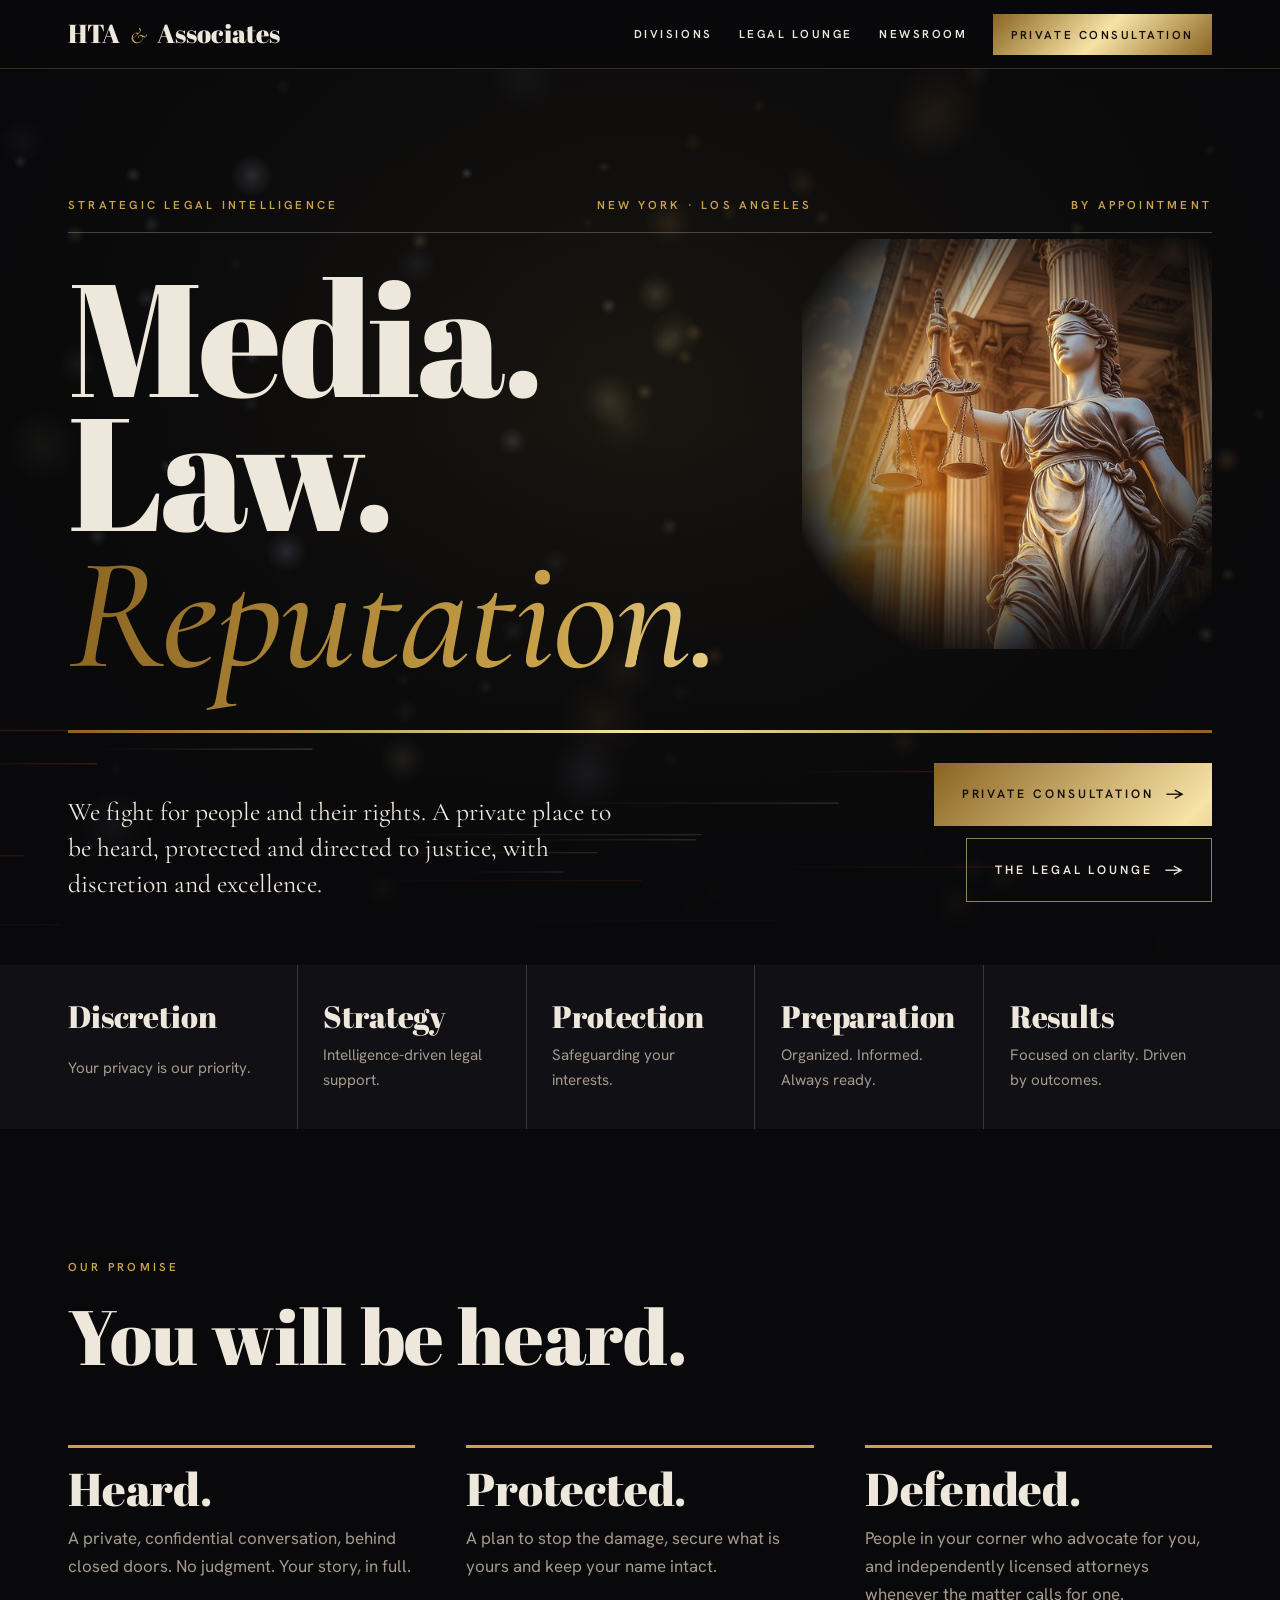
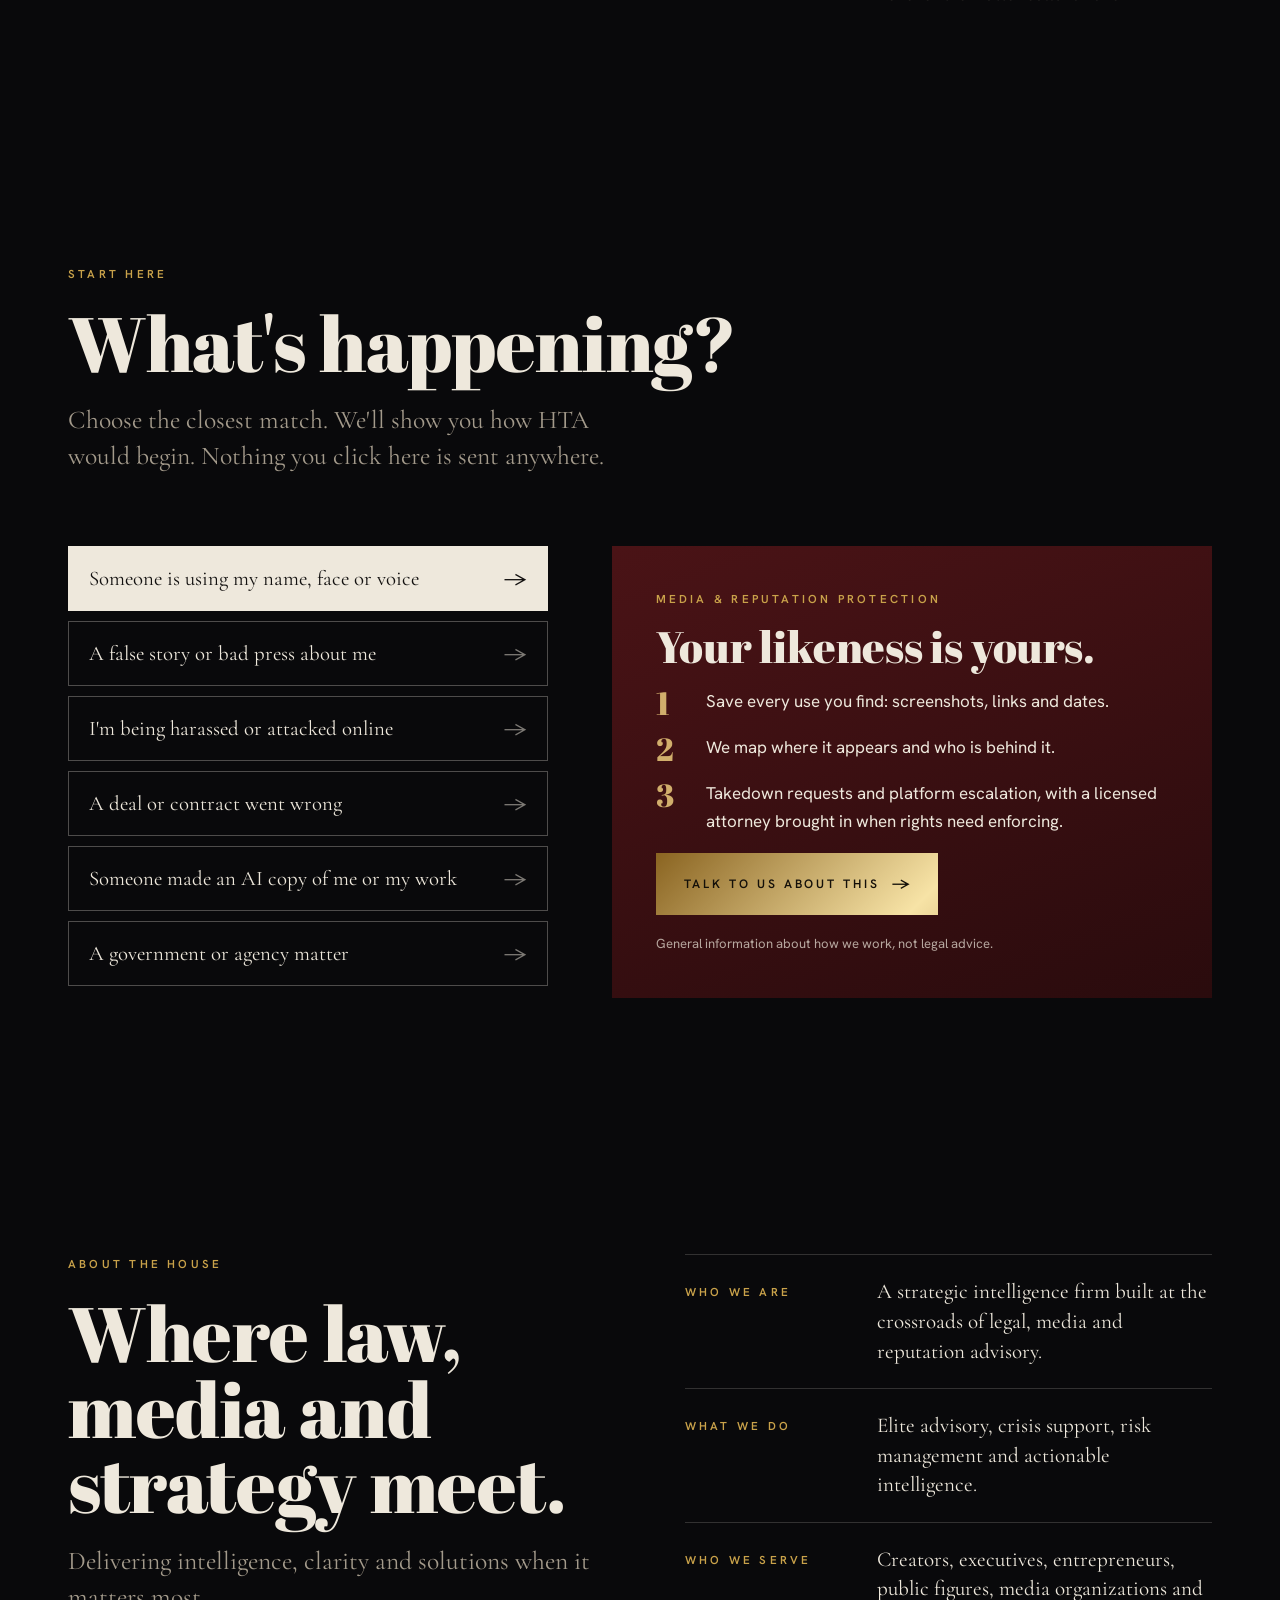
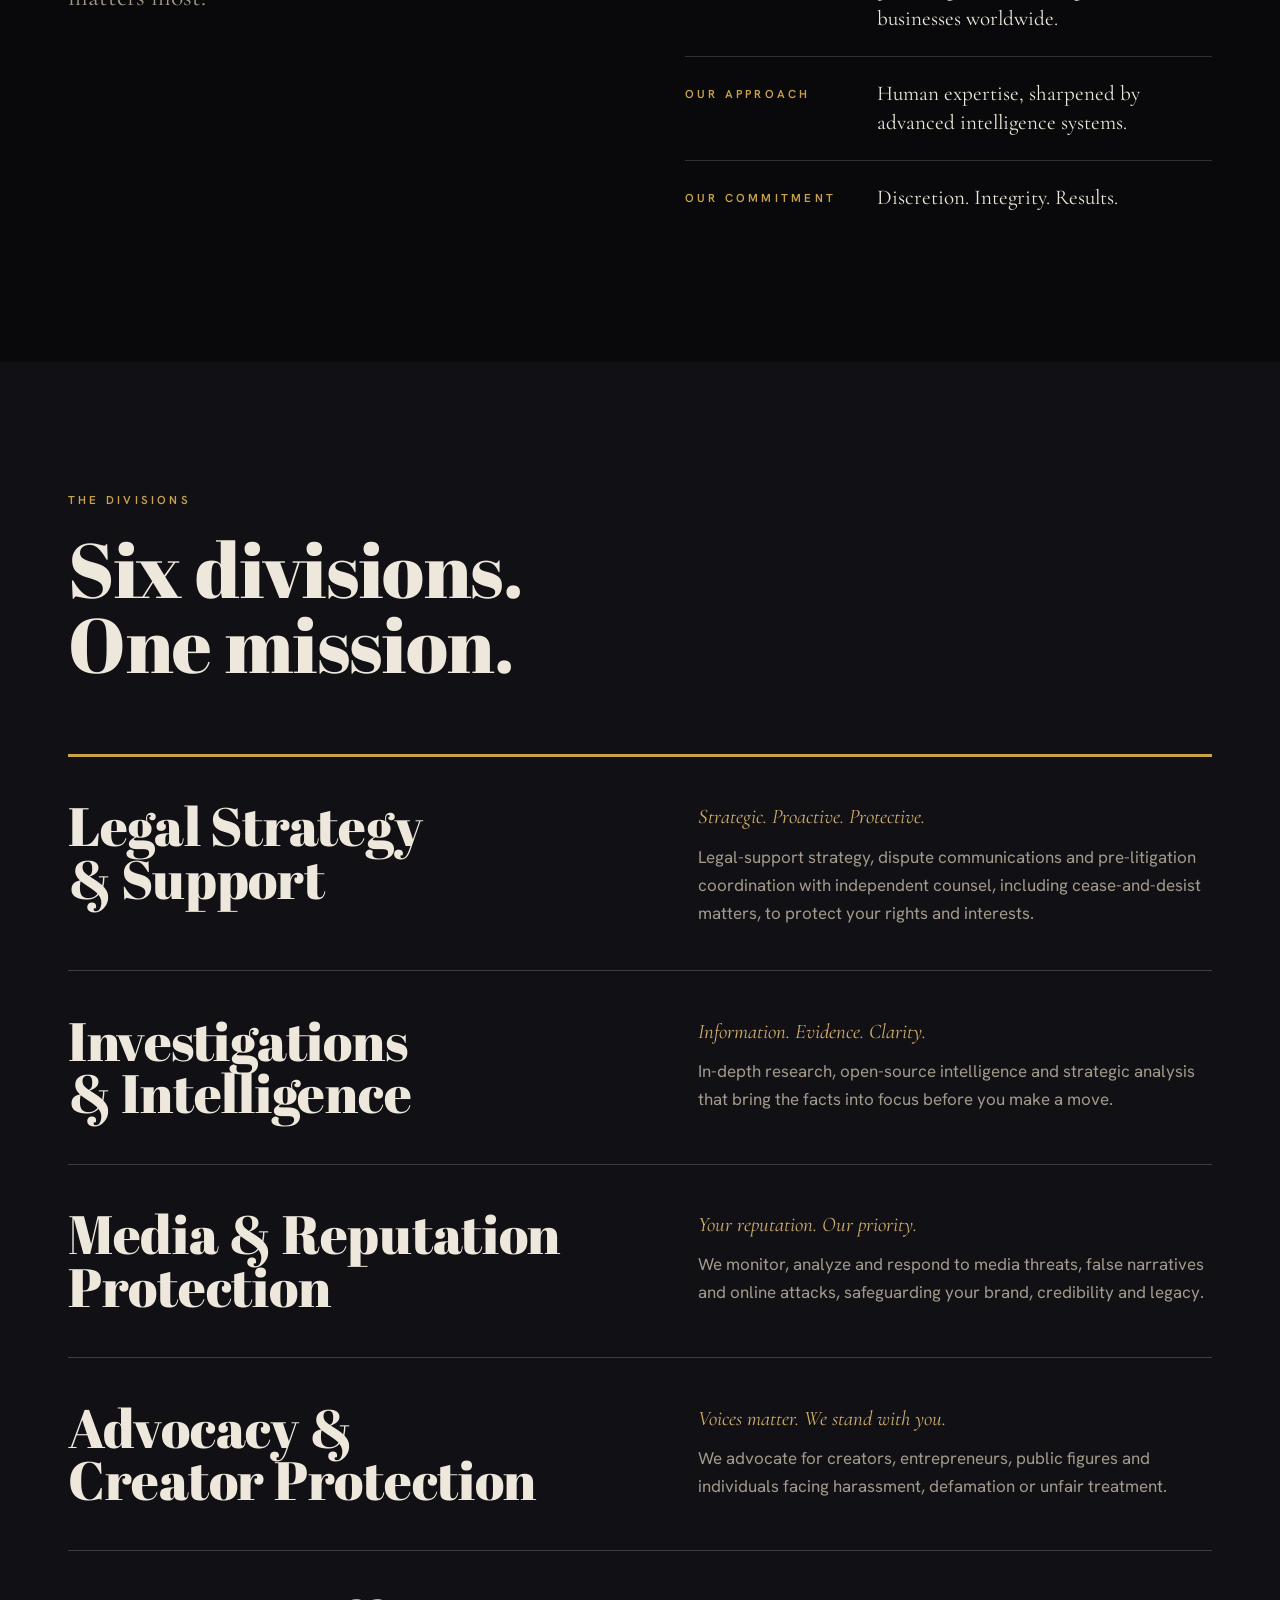
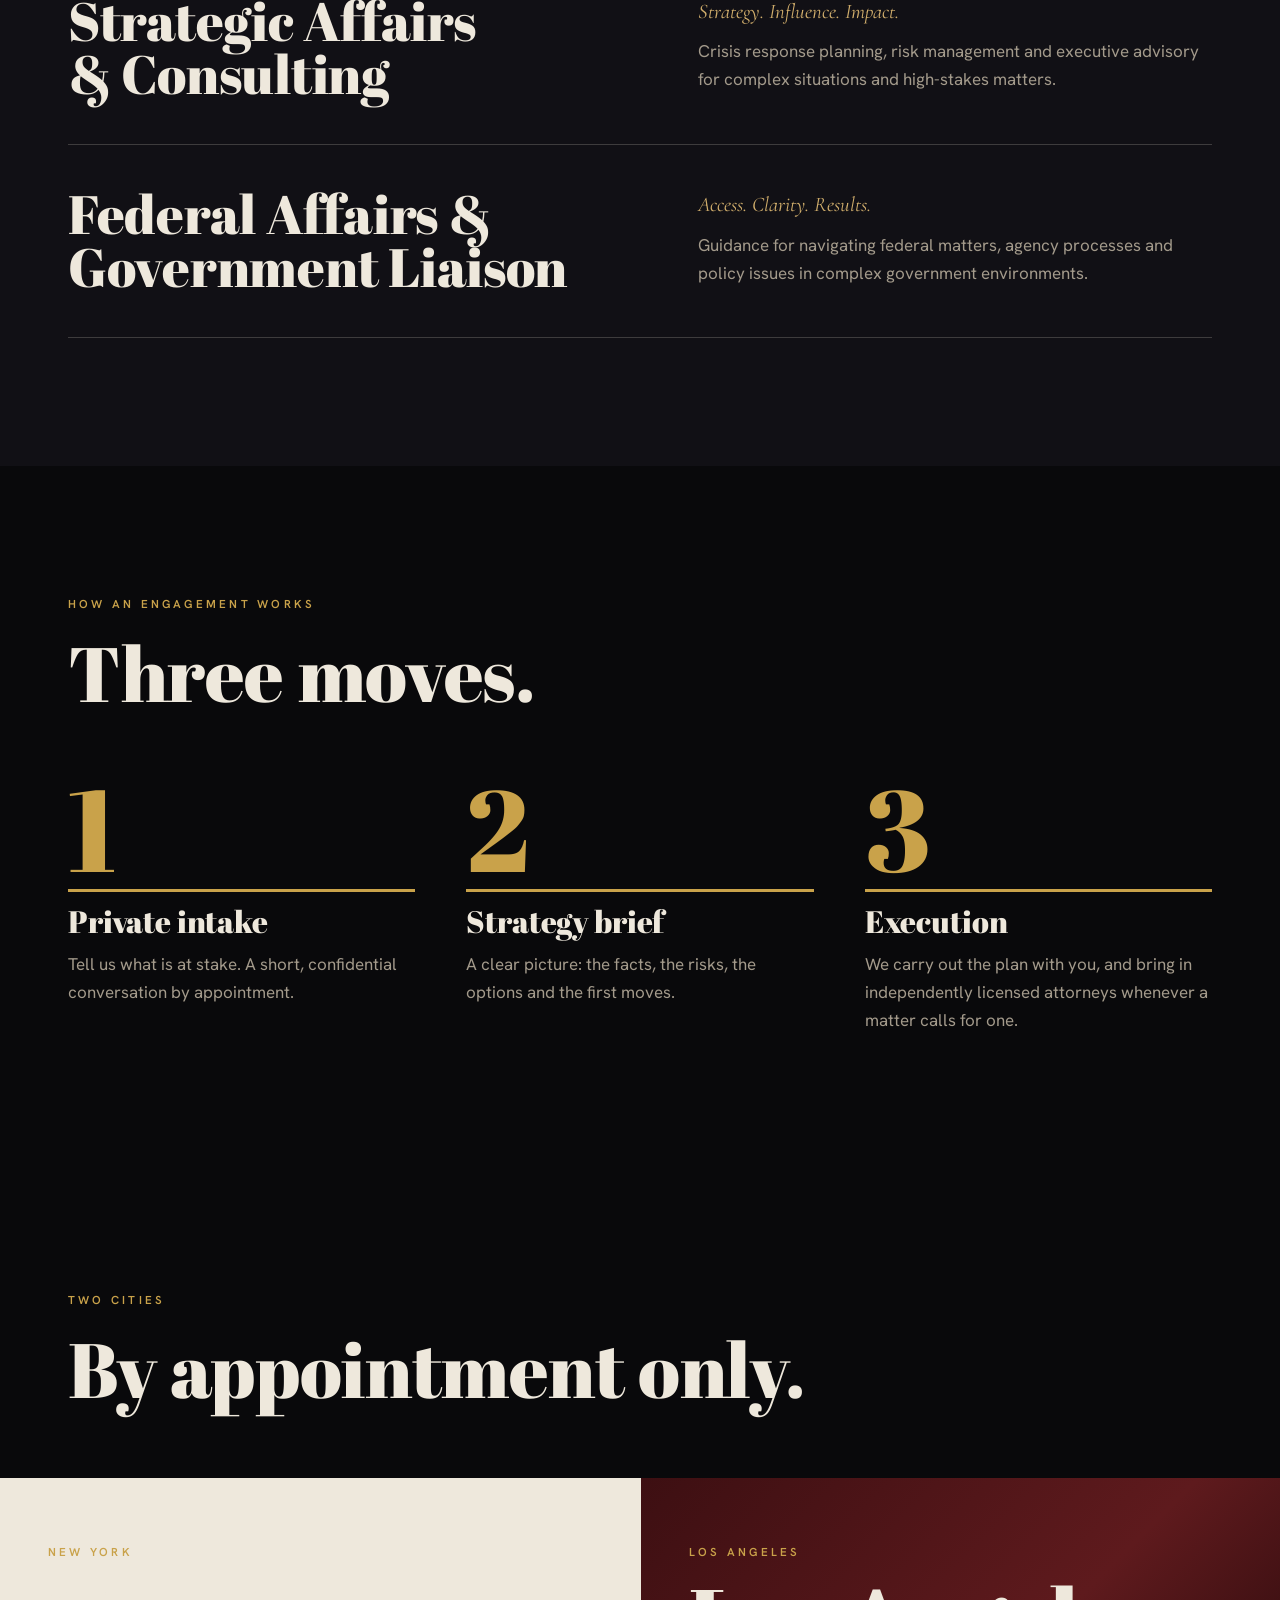
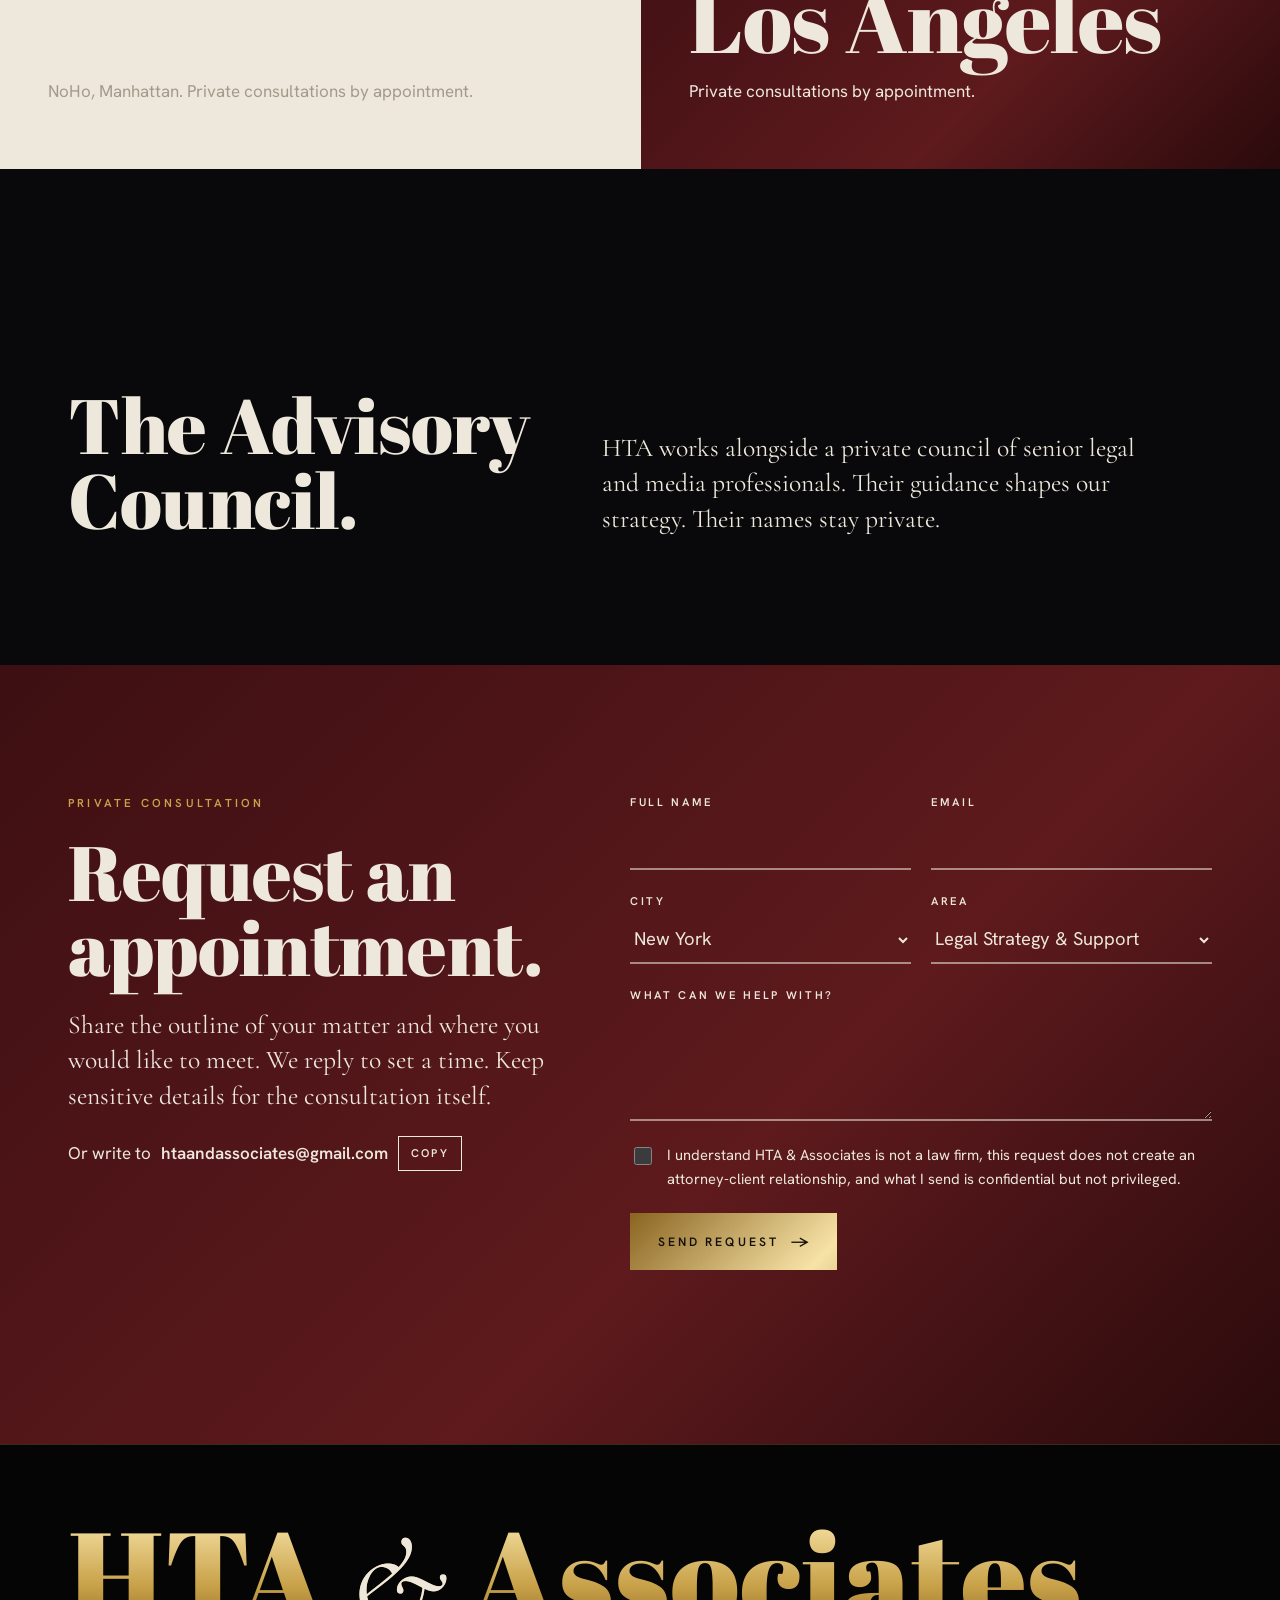
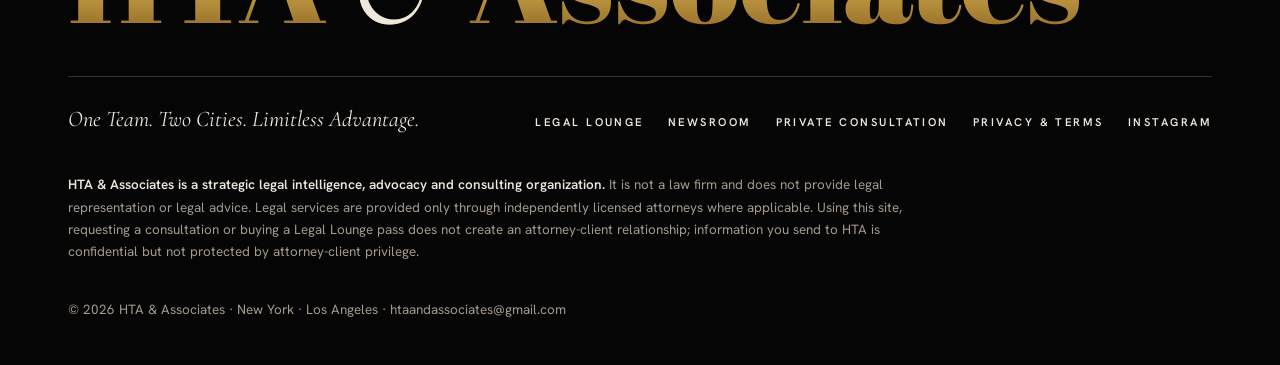
==== commit 6a3c8c52: "Link HTA Instagram (@htaassociates) Co-Authored-By: Claude Opus 5.5 <noreply@anthropic.com> Claude-S" ====
--- a/docs/index.html
+++ b/docs/index.html
@@ -14,7 +14,7 @@
 <link rel="icon" href="assets/favicon.svg" type="image/svg+xml">
 <link rel="preconnect" href="https://fonts.googleapis.com"><link rel="preconnect" href="https://fonts.gstatic.com" crossorigin><link rel="stylesheet" href="https://fonts.googleapis.com/css2?family=Abril+Fatface&family=Cormorant+Garamond:ital,wght@0,500;1,500&family=Hanken+Grotesk:wght@400;500;600&display=swap">
 <link rel="stylesheet" href="assets/hta.css">
-<script type="application/ld+json">{"@context": "https://schema.org", "@type": "Organization", "name": "HTA & Associates", "url": "https://htaassociates.com/", "email": "htaandassociates@gmail.com", "logo": "https://htaassociates.com/assets/favicon.svg", "areaServed": ["New York", "Los Angeles"], "description": "Strategic legal intelligence, advocacy and consulting for media, law and reputation. New York and Los Angeles."}</script>
+<script type="application/ld+json">{"@context": "https://schema.org", "@type": "Organization", "name": "HTA & Associates", "url": "https://htaassociates.com/", "email": "htaandassociates@gmail.com", "logo": "https://htaassociates.com/assets/favicon.svg", "areaServed": ["New York", "Los Angeles"], "sameAs": ["https://www.instagram.com/htaassociates/"], "description": "Strategic legal intelligence, advocacy and consulting for media, law and reputation. New York and Los Angeles."}</script>
 <style>
 .hero{padding-block:clamp(40px,6vw,80px) 0}
 .hero-top{display:flex;flex-wrap:wrap;justify-content:space-between;gap:12px;padding-bottom:18px;border-bottom:1px solid var(--ink)}
@@ -275,7 +275,7 @@
 <p class="foot-name">HTA <i>&amp;</i> Associates</p>
 <div class="foot-row">
   <p class="foot-tag">One Team. Two Cities. Limitless Advantage.</p>
-  <nav class="foot-links" aria-label="Footer"><a href="lounge.html">Legal Lounge</a><a href="newsroom.html">Newsroom</a><a href="index.html#consult">Private Consultation</a><a href="legal.html">Privacy &amp; Terms</a></nav>
+  <nav class="foot-links" aria-label="Footer"><a href="lounge.html">Legal Lounge</a><a href="newsroom.html">Newsroom</a><a href="index.html#consult">Private Consultation</a><a href="legal.html">Privacy &amp; Terms</a><a href="https://www.instagram.com/htaassociates/" target="_blank" rel="noopener me">Instagram</a></nav>
 </div>
 <p class="disclaimer"><strong>HTA &amp; Associates is a strategic legal intelligence, advocacy and consulting organization.</strong>
 It is not a law firm and does not provide legal representation or legal advice. Legal services are provided only through independently licensed attorneys where applicable.
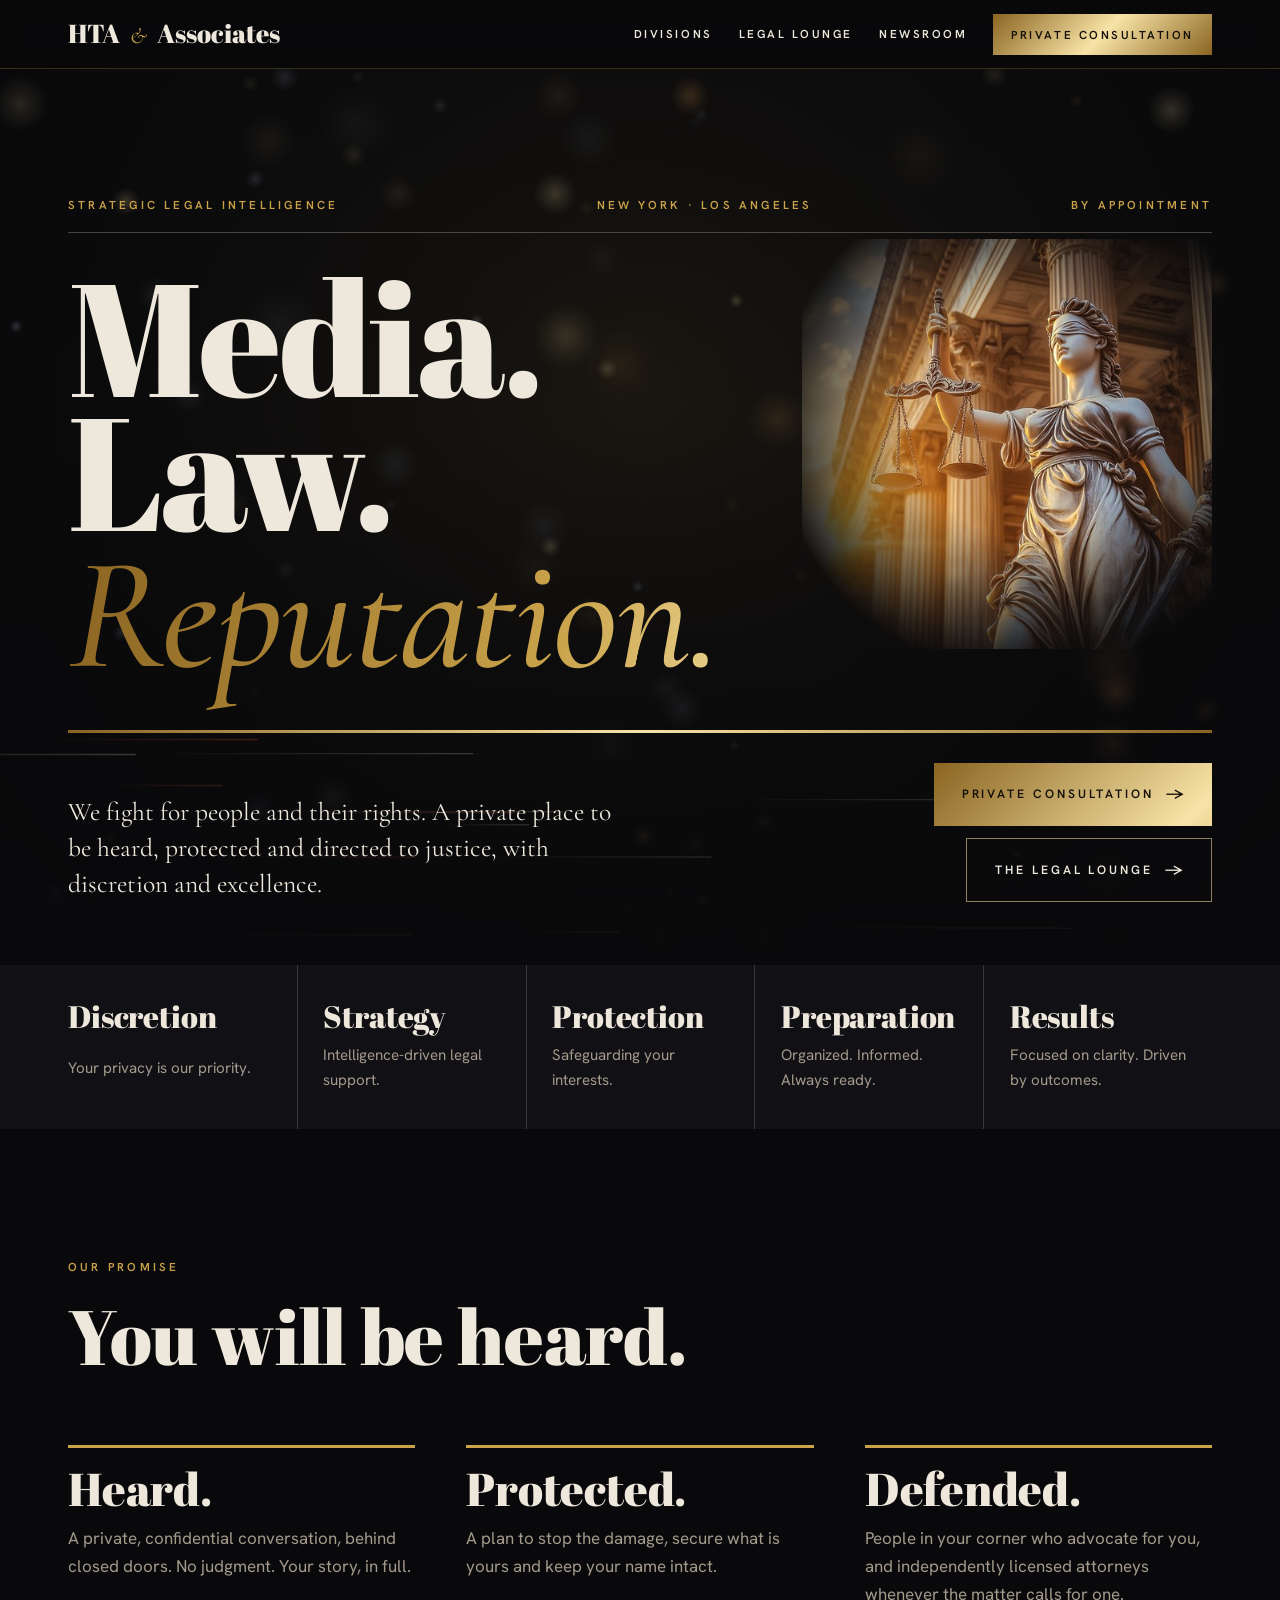
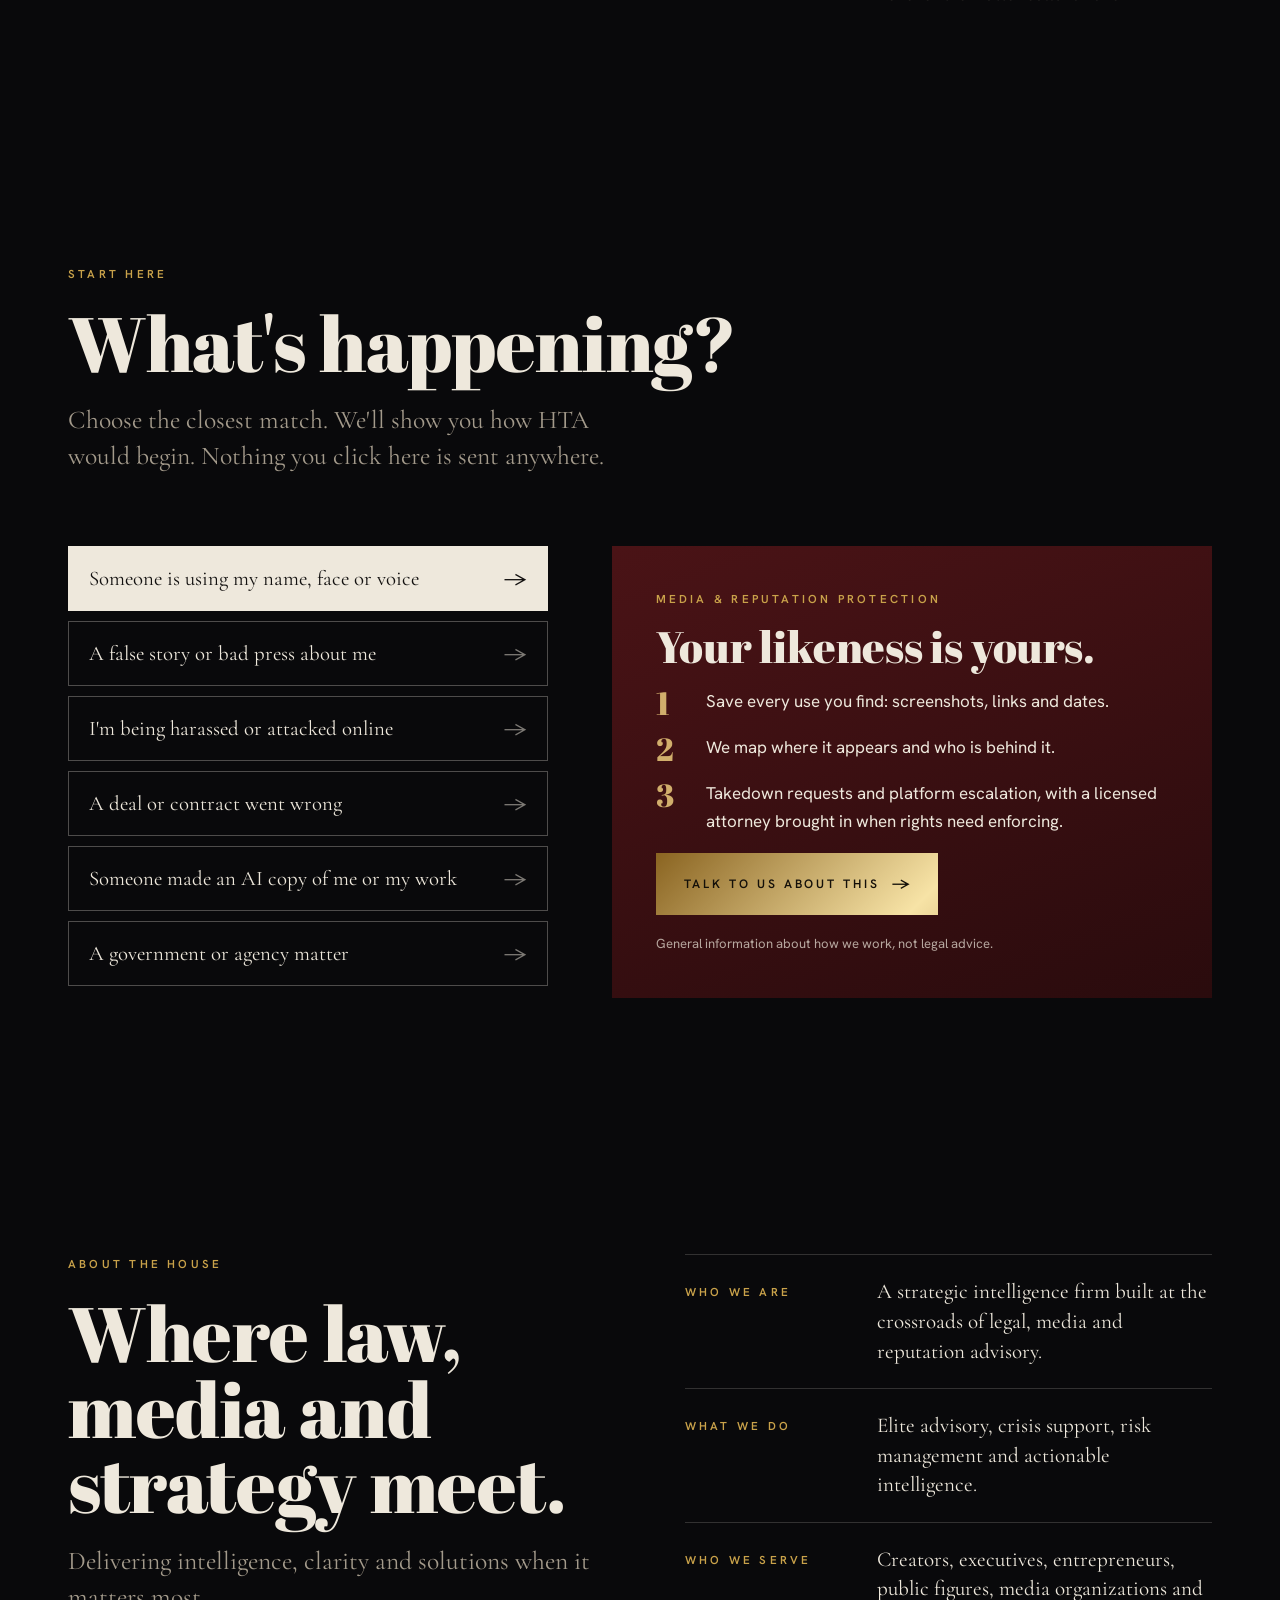
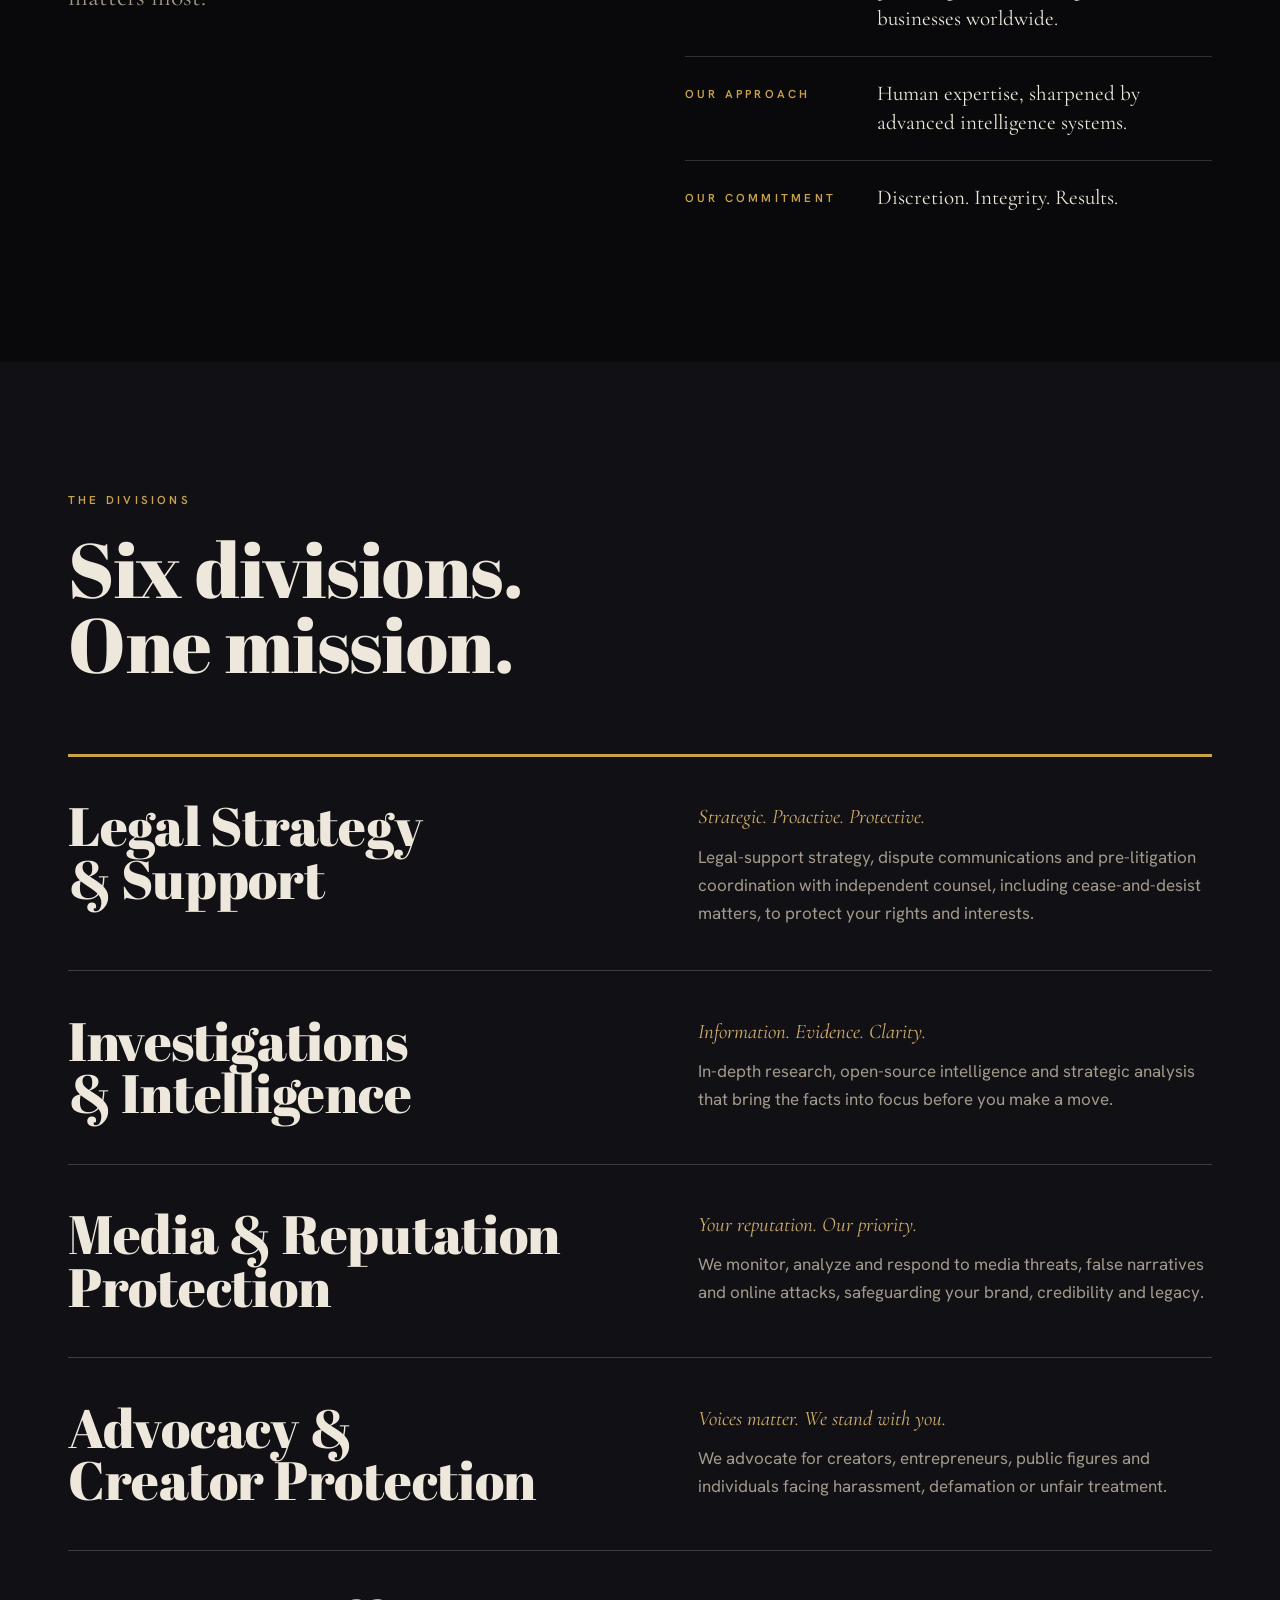
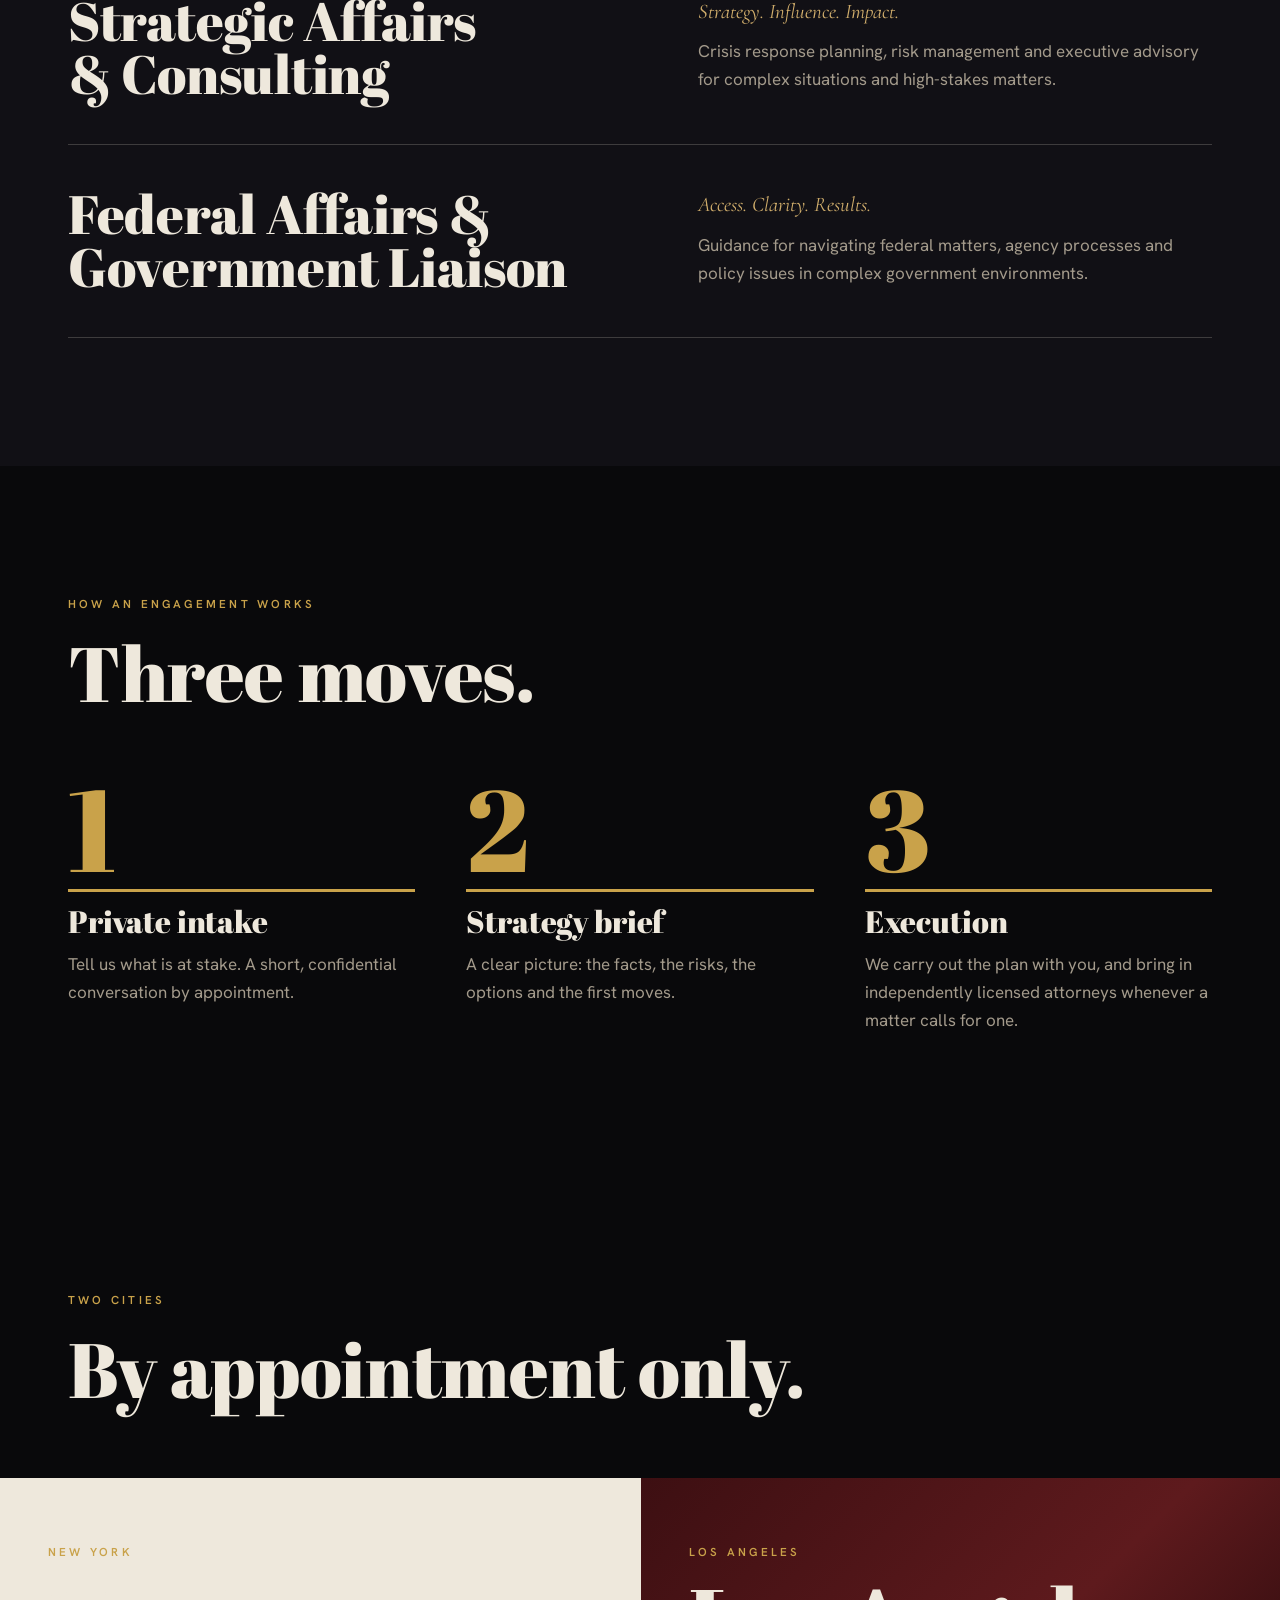
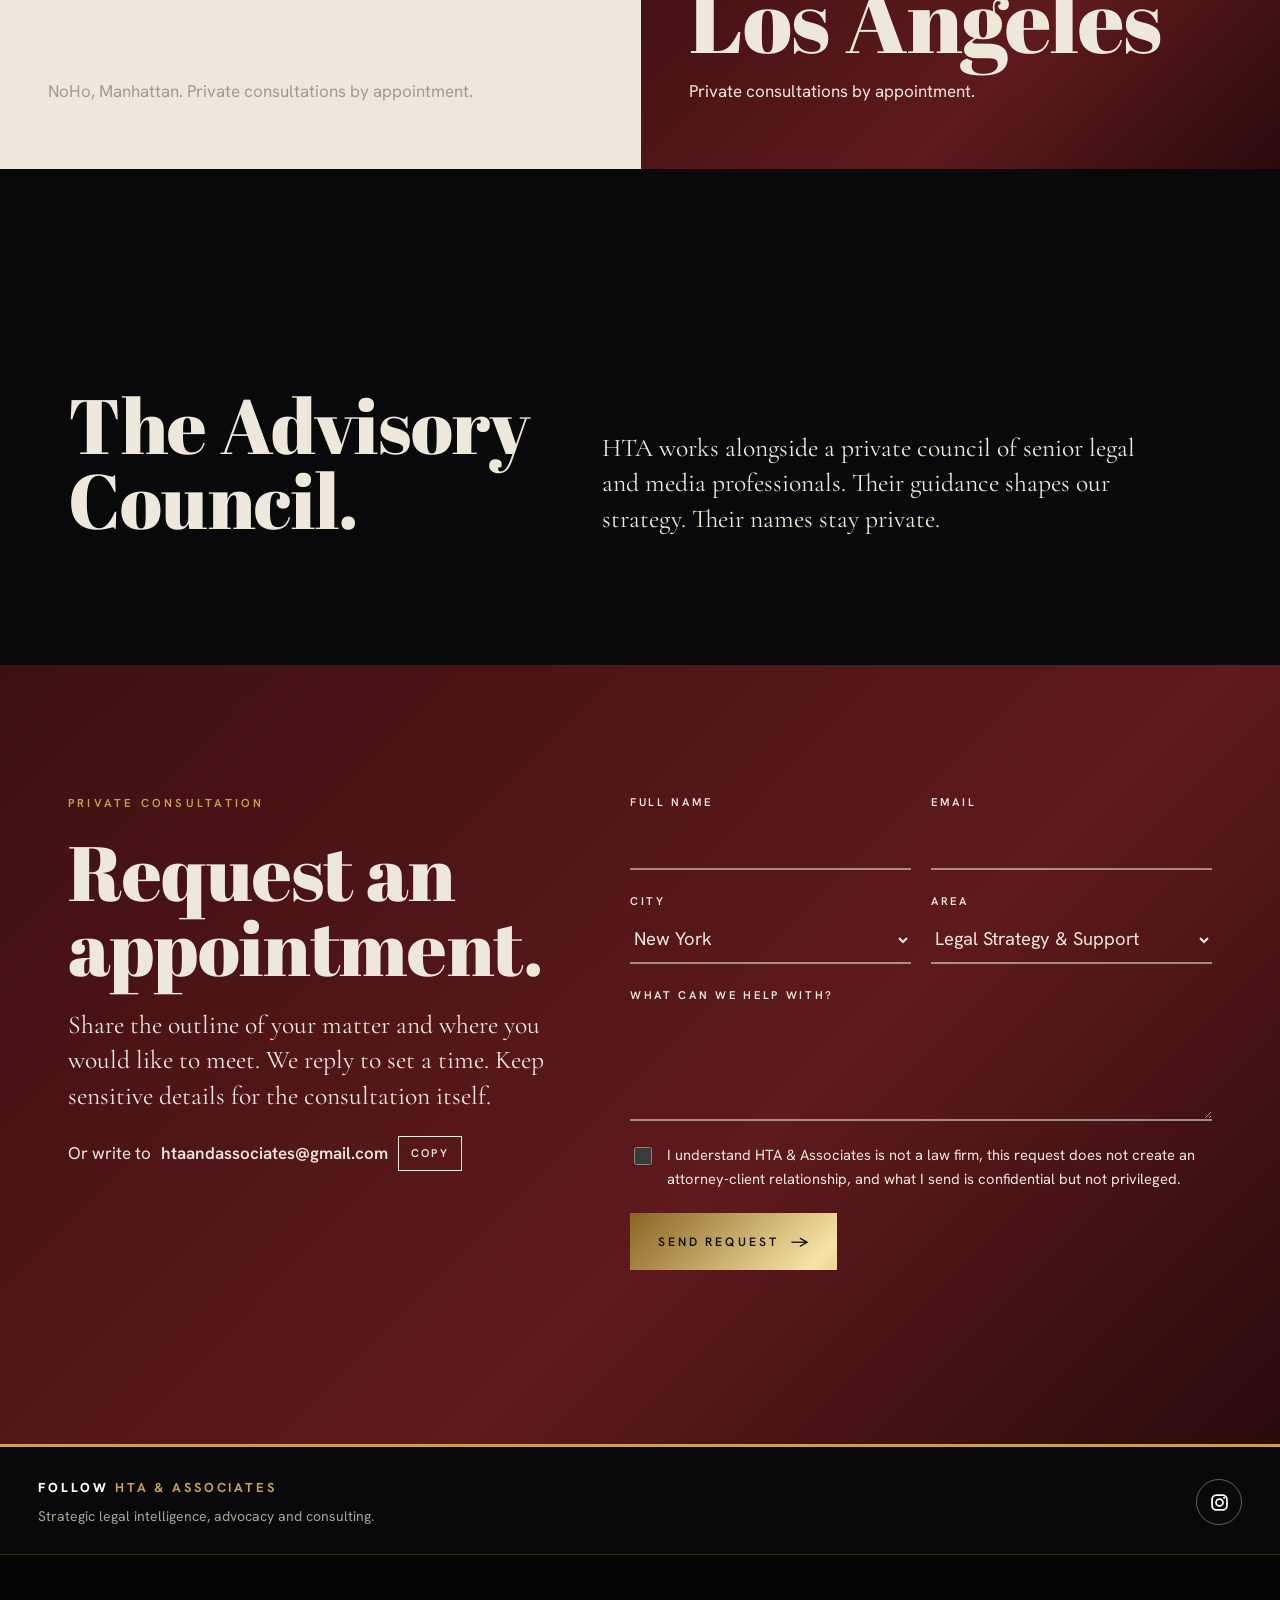
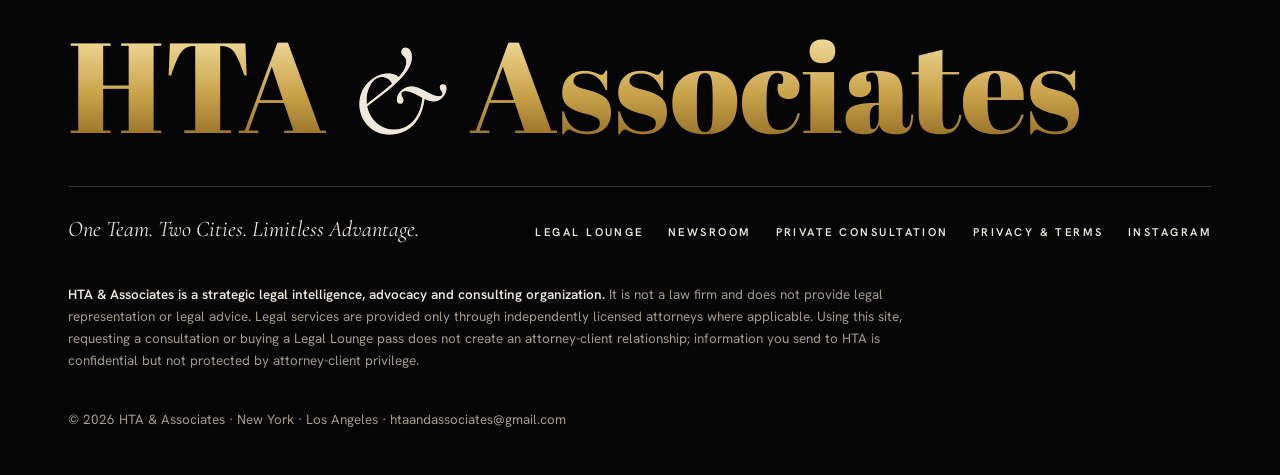
==== commit 2115ed46: "Follow band: social icons and network links above the footer on every page Co-Authored-By: Claude Op" ====
--- a/docs/index.html
+++ b/docs/index.html
@@ -271,6 +271,10 @@
   });
 })();
 </script>
+<!-- FOLLOW:START -->
+<style>section.sf{padding:0;margin:0;min-height:0}.sf .sf-h,.sf .sf-t{margin:0}.sf .sf-h{margin-bottom:6px}.sf{background:#09090b;color:#F3F0EA;border-top:3px solid #C9A24A;font-family:'Hanken Grotesk',system-ui,sans-serif}.sf-w{max-width:1240px;margin:0 auto;padding:30px 18px 26px;display:flex;flex-wrap:wrap;align-items:center;justify-content:space-between;gap:20px 40px}.sf-h{font-weight:800;font-size:13px;letter-spacing:.22em;text-transform:uppercase;color:#fff;margin:0 0 6px}.sf-h b{color:#C9A24A}.sf-t{font-size:14px;color:#A9A39A;margin:0}.sf-row{display:flex;gap:12px;flex-wrap:wrap}.sf-i{width:46px;height:46px;border-radius:50%;display:inline-flex;align-items:center;justify-content:center;border:1.5px solid rgba(255,255,255,.35);color:#fff;transition:background .2s,border-color .2s,transform .2s}.sf-i svg{width:21px;height:21px}.sf-i:hover,.sf-i:focus-visible{background:#C9A24A;border-color:#C9A24A;color:#0A0A0A;transform:translateY(-2px)}.sf-net{flex-basis:100%;display:flex;flex-wrap:wrap;gap:8px 22px;align-items:center;border-top:1px solid rgba(255,255,255,.12);padding-top:16px;font-size:13px;font-weight:600;letter-spacing:.06em}.sf-net span{text-transform:uppercase;letter-spacing:.2em;font-size:11px;color:#8C867D}.sf-net a{color:#E9E4DA;text-decoration:none}.sf-net a:hover{color:#C9A24A}.sf-net a[aria-current]{color:#C9A24A}@media (prefers-reduced-motion:reduce){.sf-i{transition:none}}</style>
+<section class="sf" aria-label="Follow HTA & Associates"><div class="sf-w"><div><p class="sf-h">Follow <b>HTA &amp; Associates</b></p><p class="sf-t">Strategic legal intelligence, advocacy and consulting.</p></div><div class="sf-row"><a class="sf-i" href="https://www.instagram.com/htaassociates/" target="_blank" rel="noopener me" aria-label="HTA & Associates on Instagram" title="Instagram"><svg viewBox="0 0 24 24" aria-hidden="true"><rect x="3.5" y="3.5" width="17" height="17" rx="5" fill="none" stroke="currentColor" stroke-width="2"/><circle cx="12" cy="12" r="4" fill="none" stroke="currentColor" stroke-width="2"/><circle cx="17.3" cy="6.7" r="1.2" fill="currentColor"/></svg></a></div></div></section>
+<!-- FOLLOW:END -->
 <footer class="foot"><div class="wrap">
 <p class="foot-name">HTA <i>&amp;</i> Associates</p>
 <div class="foot-row">
